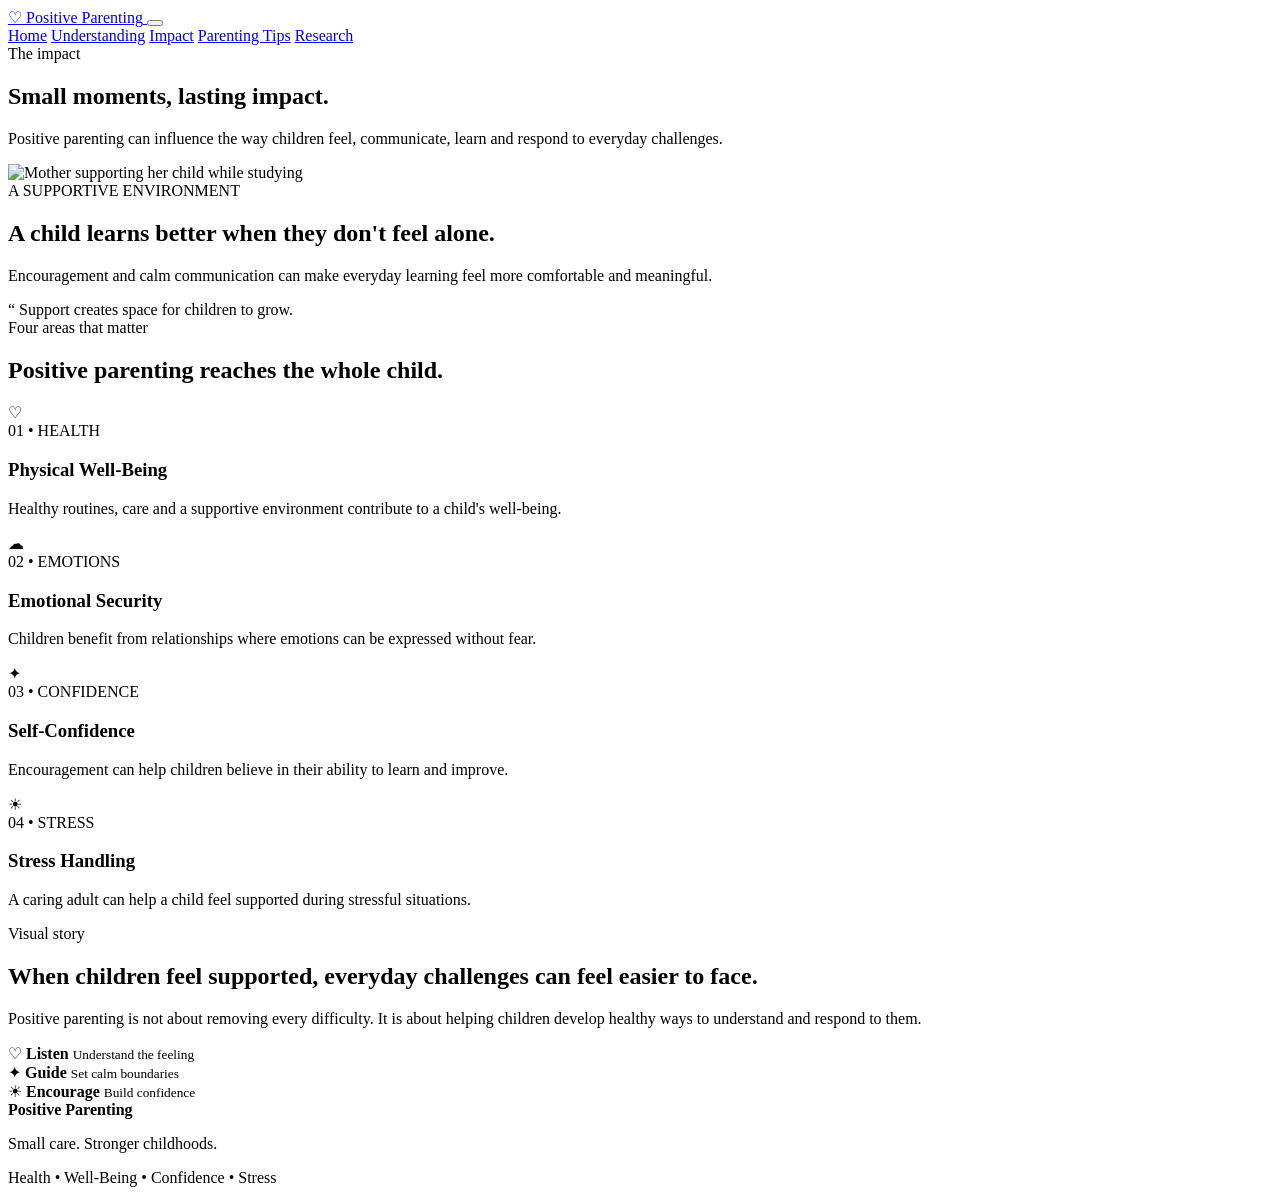
==== impact.html @ 67a6488e "Create impact.html" ====
<!DOCTYPE html>
<html lang="en">
<head>

    <meta charset="UTF-8">
    <meta name="viewport" content="width=device-width, initial-scale=1.0">

    <title>Impact of Positive Parenting</title>

    <link rel="preconnect" href="https://fonts.googleapis.com">
    <link rel="preconnect" href="https://fonts.gstatic.com" crossorigin>

    <link href="https://fonts.googleapis.com/css2?family=DM+Sans:wght@400;500;600;700&family=Playfair+Display:wght@500;600;700&display=swap" rel="stylesheet">

    <link rel="stylesheet" href="style.css">

</head>

<body>

<header class="site-header">

    <div class="container nav-wrap">

        <a href="index.html" class="brand">
            <span class="brand-mark">♡</span>
            <span>Positive Parenting</span>
        </a>

        <button class="nav-toggle" aria-label="Open navigation">
            <span></span>
            <span></span>
            <span></span>
        </button>

        <nav class="main-nav">

            <a href="index.html">Home</a>
            <a href="understanding.html">Understanding</a>
            <a href="impact.html" class="active">Impact</a>
            <a href="parenting-tips.html">Parenting Tips</a>
            <a href="research.html">Research</a>

        </nav>

    </div>

</header>


<main>

    <section class="page-hero section">

        <div class="container">

            <span class="eyebrow">The impact</span>

            <h1>
                Small moments,
                <span>lasting impact.</span>
            </h1>

            <p class="large-intro">
                Positive parenting can influence the way children feel,
                communicate, learn and respond to everyday challenges.
            </p>


            <div class="impact-feature">

                <div class="impact-photo">

                    <img
                        src="mother-child.png"
                        alt="Mother supporting her child while studying"
                    >

                </div>


                <div class="impact-message">

                    <span class="card-label">A SUPPORTIVE ENVIRONMENT</span>

                    <h2>
                        A child learns better
                        when they don't feel alone.
                    </h2>

                    <p>
                        Encouragement and calm communication can make
                        everyday learning feel more comfortable and
                        meaningful.
                    </p>

                    <div class="impact-quote">
                        <span>“</span>
                        Support creates space for children to grow.
                    </div>

                </div>

            </div>

        </div>

    </section>


    <section class="section soft-section">

        <div class="container">

            <div class="section-heading centered">

                <span class="eyebrow">Four areas that matter</span>

                <h2>
                    Positive parenting reaches the whole child.
                </h2>

            </div>


            <div class="impact-grid">

                <article class="impact-card">

                    <div class="impact-icon">♡</div>

                    <div>
                        <span class="small-label">01 • HEALTH</span>
                        <h3>Physical Well-Being</h3>
                        <p>
                            Healthy routines, care and a supportive
                            environment contribute to a child's well-being.
                        </p>
                    </div>

                </article>


                <article class="impact-card">

                    <div class="impact-icon">☁</div>

                    <div>
                        <span class="small-label">02 • EMOTIONS</span>
                        <h3>Emotional Security</h3>
                        <p>
                            Children benefit from relationships where
                            emotions can be expressed without fear.
                        </p>
                    </div>

                </article>


                <article class="impact-card">

                    <div class="impact-icon">✦</div>

                    <div>
                        <span class="small-label">03 • CONFIDENCE</span>
                        <h3>Self-Confidence</h3>
                        <p>
                            Encouragement can help children believe in
                            their ability to learn and improve.
                        </p>
                    </div>

                </article>


                <article class="impact-card">

                    <div class="impact-icon">☀</div>

                    <div>
                        <span class="small-label">04 • STRESS</span>
                        <h3>Stress Handling</h3>
                        <p>
                            A caring adult can help a child feel supported
                            during stressful situations.
                        </p>
                    </div>

                </article>

            </div>

        </div>

    </section>


    <!-- VISUAL IMPACT -->
    <section class="section">

        <div class="container">

            <div class="visual-impact">

                <div class="visual-content">

                    <span class="eyebrow">Visual story</span>

                    <h2>
                        When children feel supported,
                        everyday challenges can feel easier to face.
                    </h2>

                    <p>
                        Positive parenting is not about removing every
                        difficulty. It is about helping children develop
                        healthy ways to understand and respond to them.
                    </p>

                </div>


                <div class="impact-visual">

                    <div class="visual-step first">
                        <span>♡</span>
                        <strong>Listen</strong>
                        <small>Understand the feeling</small>
                    </div>

                    <div class="visual-line"></div>

                    <div class="visual-step second">
                        <span>✦</span>
                        <strong>Guide</strong>
                        <small>Set calm boundaries</small>
                    </div>

                    <div class="visual-line"></div>

                    <div class="visual-step third">
                        <span>☀</span>
                        <strong>Encourage</strong>
                        <small>Build confidence</small>
                    </div>

                </div>

            </div>

        </div>

    </section>

</main>


<footer class="site-footer">

    <div class="container footer-inner">

        <div>
            <strong>Positive Parenting</strong>
            <p>Small care. Stronger childhoods.</p>
        </div>

        <div class="footer-note">
            Health • Well-Being • Confidence • Stress
        </div>

    </div>

</footer>


<script src="script.js"></script>

</body>
</html>
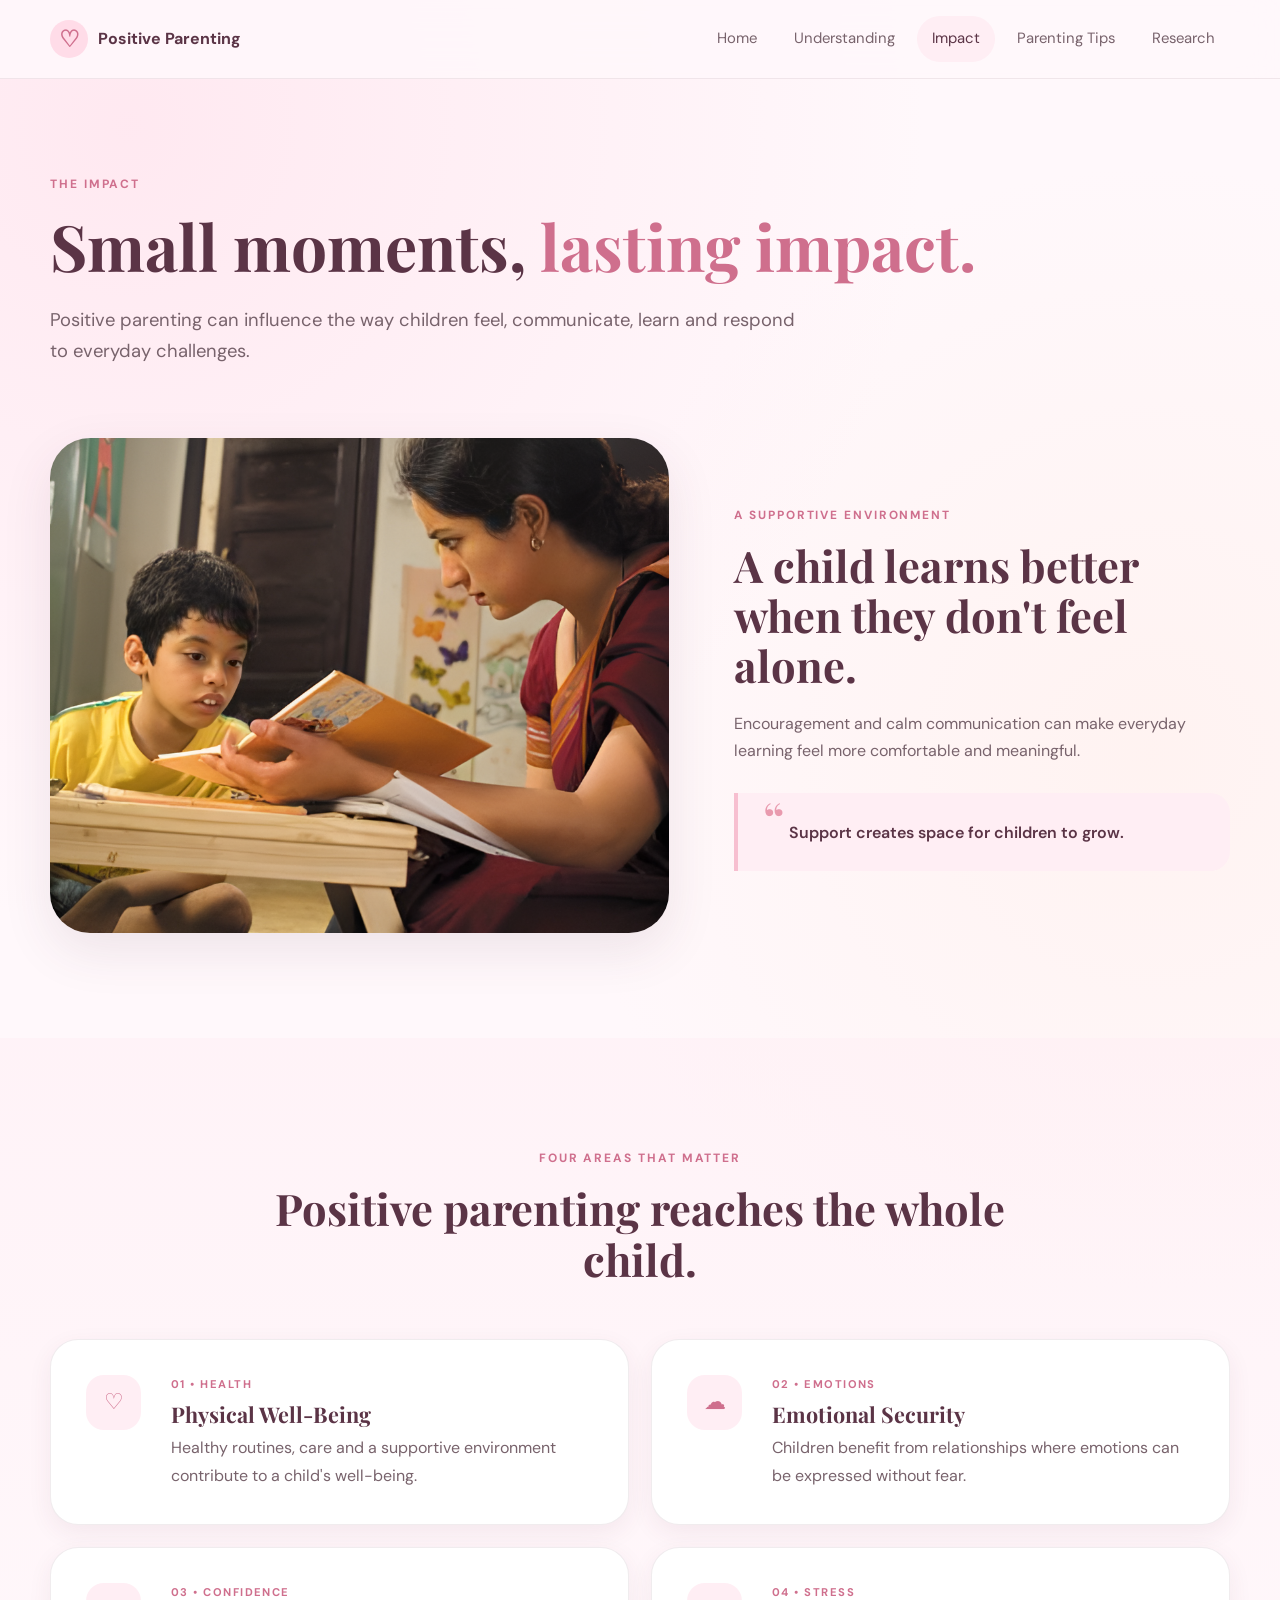
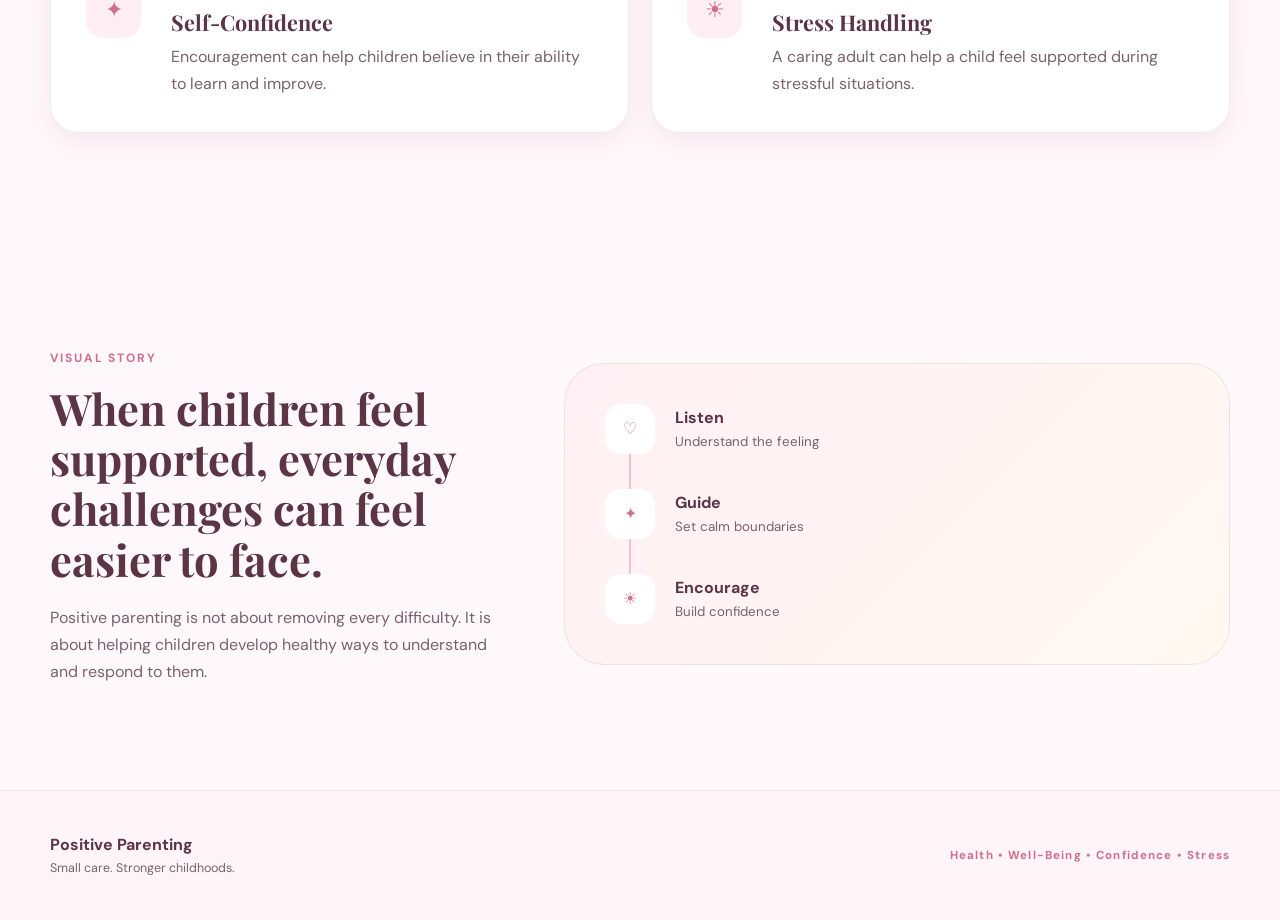
==== commit 41a79be2: "Update impact.html" ====
--- a/impact.html
+++ b/impact.html
@@ -72,7 +72,7 @@
                 <div class="impact-photo">
 
                     <img
-                        src="mother-child.png"
+                        src="momchild.png"
                         alt="Mother supporting her child while studying"
                     >
 
--- a/style.css
+++ b/style.css
@@ -0,0 +1,2764 @@
+/* =========================================================
+   POSITIVE PARENTING WEBSITE
+   MAIN STYLESHEET
+   ========================================================= */
+
+
+/* ---------- ROOT ---------- */
+
+:root {
+
+    --pink-50: #fff8fb;
+    --pink-100: #ffeef4;
+    --pink-200: #ffdce8;
+    --pink-300: #f7bfd0;
+    --pink-400: #e99aae;
+    --pink-500: #cf6f8d;
+
+    --peach: #fff0e8;
+    --lavender: #f4efff;
+    --cream: #fffaf2;
+
+    --text: #4b3440;
+    --text-light: #78636c;
+    --heading: #5b3446;
+
+    --white: #ffffff;
+
+    --border: rgba(91, 52, 70, 0.09);
+
+    --shadow-small:
+        0 8px 25px rgba(93, 45, 65, 0.07);
+
+    --shadow:
+        0 18px 50px rgba(93, 45, 65, 0.10);
+
+    --radius-small: 18px;
+    --radius: 28px;
+    --radius-large: 40px;
+
+    --max-width: 1180px;
+
+}
+
+
+/* ---------- RESET ---------- */
+
+* {
+    margin: 0;
+    padding: 0;
+    box-sizing: border-box;
+}
+
+html {
+    scroll-behavior: smooth;
+}
+
+body {
+
+    font-family: "DM Sans", sans-serif;
+
+    color: var(--text);
+
+    background:
+        radial-gradient(
+            circle at 10% 5%,
+            rgba(255, 214, 228, 0.45),
+            transparent 30%
+        ),
+        radial-gradient(
+            circle at 90% 30%,
+            rgba(255, 235, 226, 0.40),
+            transparent 28%
+        ),
+        var(--pink-50);
+
+    line-height: 1.7;
+
+    overflow-x: hidden;
+}
+
+img {
+    display: block;
+    width: 100%;
+}
+
+a {
+    color: inherit;
+    text-decoration: none;
+}
+
+button {
+    font-family: inherit;
+}
+
+
+/* ---------- CONTAINER ---------- */
+
+.container {
+
+    width: min(
+        calc(100% - 40px),
+        var(--max-width)
+    );
+
+    margin: auto;
+}
+
+
+/* ---------- TYPOGRAPHY ---------- */
+
+h1,
+h2,
+h3 {
+
+    font-family: "Playfair Display", serif;
+
+    color: var(--heading);
+
+    line-height: 1.15;
+}
+
+h1 {
+    font-size: clamp(2.7rem, 5vw, 5.2rem);
+}
+
+h2 {
+    font-size: clamp(2rem, 3.4vw, 3.4rem);
+}
+
+h3 {
+    font-size: 1.35rem;
+}
+
+p {
+    color: var(--text-light);
+}
+
+
+/* ---------- HEADER ---------- */
+
+.site-header {
+
+    position: sticky;
+
+    top: 0;
+
+    z-index: 1000;
+
+    background: rgba(255, 248, 251, 0.88);
+
+    backdrop-filter: blur(18px);
+
+    border-bottom: 1px solid var(--border);
+}
+
+.nav-wrap {
+
+    min-height: 78px;
+
+    display: flex;
+
+    align-items: center;
+
+    justify-content: space-between;
+}
+
+.brand {
+
+    display: flex;
+
+    align-items: center;
+
+    gap: 10px;
+
+    font-weight: 700;
+
+    color: var(--heading);
+}
+
+.brand-mark {
+
+    width: 38px;
+
+    height: 38px;
+
+    border-radius: 50%;
+
+    display: grid;
+
+    place-items: center;
+
+    background: var(--pink-200);
+
+    color: var(--pink-500);
+
+    font-size: 23px;
+}
+
+.main-nav {
+
+    display: flex;
+
+    align-items: center;
+
+    gap: 7px;
+}
+
+.main-nav a {
+
+    padding: 10px 15px;
+
+    border-radius: 999px;
+
+    color: var(--text-light);
+
+    font-size: 0.93rem;
+
+    transition: 0.25s ease;
+}
+
+.main-nav a:hover,
+.main-nav a.active {
+
+    color: var(--heading);
+
+    background: var(--pink-100);
+}
+
+.nav-toggle {
+
+    display: none;
+
+    border: 0;
+
+    background: transparent;
+
+    cursor: pointer;
+}
+
+.nav-toggle span {
+
+    display: block;
+
+    width: 25px;
+
+    height: 2px;
+
+    background: var(--heading);
+
+    margin: 5px;
+
+}
+
+
+/* ---------- GENERAL SECTIONS ---------- */
+
+.section {
+
+    padding: 105px 0;
+}
+
+.soft-section {
+
+    background:
+        linear-gradient(
+            180deg,
+            rgba(255, 238, 244, 0.50),
+            rgba(255, 248, 251, 0.20)
+        );
+}
+
+.section-heading {
+
+    max-width: 760px;
+
+    margin-bottom: 55px;
+}
+
+.section-heading.centered {
+
+    text-align: center;
+
+    margin-left: auto;
+    margin-right: auto;
+}
+
+.section-heading p {
+
+    margin-top: 16px;
+
+    max-width: 620px;
+}
+
+.section-heading.centered p {
+    margin-left: auto;
+    margin-right: auto;
+}
+
+.eyebrow {
+
+    display: inline-block;
+
+    margin-bottom: 15px;
+
+    color: var(--pink-500);
+
+    text-transform: uppercase;
+
+    letter-spacing: 0.16em;
+
+    font-size: 0.75rem;
+
+    font-weight: 700;
+}
+
+.card-label {
+
+    display: inline-block;
+
+    color: var(--pink-500);
+
+    letter-spacing: 0.16em;
+
+    font-size: 0.74rem;
+
+    font-weight: 700;
+
+    margin-bottom: 15px;
+}
+
+.small-label {
+
+    display: block;
+
+    color: var(--pink-500);
+
+    font-size: 0.7rem;
+
+    font-weight: 700;
+
+    letter-spacing: 0.13em;
+
+    margin-bottom: 8px;
+}
+
+
+/* =========================================================
+   HERO
+   ========================================================= */
+
+.hero {
+
+    padding-top: 75px;
+
+    padding-bottom: 110px;
+}
+
+.competition-label {
+
+    display: inline-flex;
+
+    padding: 9px 17px;
+
+    border-radius: 999px;
+
+    background: var(--pink-100);
+
+    color: var(--pink-500);
+
+    font-size: 0.75rem;
+
+    font-weight: 700;
+
+    letter-spacing: 0.08em;
+
+    margin-bottom: 30px;
+}
+
+.hero-heading {
+
+    max-width: 1050px;
+
+    margin-bottom: 65px;
+}
+
+.hero-heading h1 span,
+.page-hero h1 span,
+.research-heading h1 span {
+
+    color: var(--pink-500);
+
+}
+
+.hero-intro {
+
+    max-width: 700px;
+
+    margin-top: 25px;
+
+    font-size: 1.12rem;
+
+}
+
+
+/* =========================================================
+   HERO SHOWCASE
+   IMPORTANT:
+   IMAGE + CARD ARE SIDE BY SIDE.
+   NO TEXT OVER THE IMAGE.
+   ========================================================= */
+
+.hero-showcase {
+
+    display: grid;
+
+    grid-template-columns:
+        minmax(0, 1.15fr)
+        minmax(340px, 0.85fr);
+
+    gap: 65px;
+
+    align-items: center;
+}
+
+
+/* ---------- HERO IMAGE ---------- */
+
+.hero-image-area {
+
+    position: relative;
+
+    min-width: 0;
+}
+
+
+/*
+   The frame contains ONLY the image.
+   Decorative things are behind the frame,
+   not on the face.
+*/
+
+.hero-photo-frame {
+
+    position: relative;
+
+    max-width: 650px;
+
+    margin: auto;
+
+    padding: 13px;
+
+    background: rgba(255,255,255,0.8);
+
+    border-radius: 45px;
+
+    box-shadow: var(--shadow);
+
+    overflow: visible;
+}
+
+.hero-photo-frame::before {
+
+    content: "";
+
+    position: absolute;
+
+    width: 100%;
+
+    height: 100%;
+
+    border: 2px solid var(--pink-200);
+
+    border-radius: 45px;
+
+    left: -15px;
+
+    top: 15px;
+
+    z-index: -1;
+}
+
+.hero-photo {
+
+    width: 100%;
+
+    aspect-ratio: 1.22 / 1;
+
+    object-fit: cover;
+
+    object-position: center;
+
+    border-radius: 34px;
+}
+
+
+/*
+   IMPORTANT:
+   These badges are BELOW the image.
+   They are NOT absolute.
+   Therefore LOVE CAN NEVER APPEAR
+   IN THE CENTRE OF THE IMAGE.
+*/
+
+.hero-badges {
+
+    display: flex;
+
+    justify-content: center;
+
+    flex-wrap: wrap;
+
+    gap: 12px;
+
+    margin-top: 24px;
+
+    position: relative;
+
+    z-index: 2;
+}
+
+.soft-badge {
+
+    display: inline-flex;
+
+    align-items: center;
+
+    gap: 7px;
+
+    padding: 9px 15px;
+
+    background: rgba(255,255,255,0.92);
+
+    border: 1px solid var(--border);
+
+    border-radius: 999px;
+
+    box-shadow: var(--shadow-small);
+
+    color: var(--heading);
+
+    font-size: 0.85rem;
+
+    font-weight: 600;
+}
+
+.soft-badge span {
+
+    color: var(--pink-500);
+
+    font-size: 1.1rem;
+}
+
+
+/* =========================================================
+   HERO SIDE CARD
+   THIS IS COMPLETELY OUTSIDE THE IMAGE.
+   ========================================================= */
+
+.hero-side-card {
+
+    background: rgba(255,255,255,0.92);
+
+    border: 1px solid var(--border);
+
+    border-radius: var(--radius-large);
+
+    padding: 48px;
+
+    box-shadow: var(--shadow);
+
+    position: relative;
+
+    z-index: 2;
+}
+
+.hero-side-card h2 {
+
+    font-size: clamp(2rem, 3.1vw, 3rem);
+
+    margin-bottom: 18px;
+}
+
+.hero-side-card > p {
+
+    margin-bottom: 30px;
+
+    font-size: 1rem;
+}
+
+
+/* ---------- MINI POINTS ---------- */
+
+.mini-points {
+
+    display: grid;
+
+    gap: 14px;
+
+    margin-bottom: 32px;
+}
+
+.mini-points > div {
+
+    display: flex;
+
+    align-items: center;
+
+    gap: 12px;
+}
+
+.mini-icon {
+
+    width: 42px;
+
+    height: 42px;
+
+    flex-shrink: 0;
+
+    display: grid;
+
+    place-items: center;
+
+    border-radius: 14px;
+
+    background: var(--pink-100);
+
+    color: var(--pink-500);
+
+    font-size: 1.1rem;
+}
+
+.mini-points strong {
+
+    display: block;
+
+    color: var(--heading);
+
+    font-size: 0.9rem;
+}
+
+.mini-points small {
+
+    display: block;
+
+    color: var(--text-light);
+
+    font-size: 0.76rem;
+}
+
+
+/* ---------- BUTTON ---------- */
+
+.primary-button {
+
+    display: inline-flex;
+
+    align-items: center;
+
+    gap: 14px;
+
+    padding: 13px 20px;
+
+    background: var(--heading);
+
+    color: white;
+
+    border-radius: 999px;
+
+    font-weight: 600;
+
+    font-size: 0.9rem;
+
+    transition: 0.25s ease;
+}
+
+.primary-button:hover {
+
+    transform: translateY(-2px);
+
+    box-shadow: var(--shadow);
+}
+
+.primary-button span {
+
+    font-size: 1.1rem;
+}
+
+
+/* ---------- THREE CARDS ---------- */
+
+.three-card-grid {
+
+    display: grid;
+
+    grid-template-columns: repeat(3, 1fr);
+
+    gap: 24px;
+}
+
+.info-card {
+
+    padding: 38px;
+
+    border-radius: var(--radius);
+
+    border: 1px solid var(--border);
+
+    min-height: 285px;
+
+    transition: 0.3s ease;
+}
+
+.info-card:hover {
+
+    transform: translateY(-7px);
+
+    box-shadow: var(--shadow);
+}
+
+.pink-card {
+    background: #fff0f5;
+}
+
+.peach-card {
+    background: #fff2e9;
+}
+
+.lavender-card {
+    background: #f5f0ff;
+}
+
+.icon-circle {
+
+    width: 50px;
+
+    height: 50px;
+
+    display: grid;
+
+    place-items: center;
+
+    background: white;
+
+    border-radius: 17px;
+
+    color: var(--pink-500);
+
+    margin-bottom: 28px;
+
+    font-size: 1.4rem;
+}
+
+.info-card h3 {
+
+    margin-bottom: 12px;
+}
+
+
+/* ---------- MESSAGE BOX ---------- */
+
+.message-box {
+
+    display: grid;
+
+    grid-template-columns: 80px 1fr;
+
+    gap: 25px;
+
+    align-items: center;
+
+    padding: 50px;
+
+    border-radius: var(--radius-large);
+
+    background: linear-gradient(
+        135deg,
+        #ffe9f1,
+        #fff4ed
+    );
+
+    border: 1px solid var(--border);
+}
+
+.message-symbol {
+
+    width: 70px;
+
+    height: 70px;
+
+    display: grid;
+
+    place-items: center;
+
+    background: white;
+
+    color: var(--pink-500);
+
+    border-radius: 25px;
+
+    font-size: 2rem;
+}
+
+.message-box h2 {
+
+    margin-bottom: 12px;
+}
+
+
+/* =========================================================
+   PAGE HERO
+   ========================================================= */
+
+.page-hero {
+
+    padding-top: 90px;
+}
+
+.page-hero > .container > h1 {
+
+    max-width: 950px;
+}
+
+.large-intro {
+
+    max-width: 760px;
+
+    margin-top: 22px;
+
+    font-size: 1.15rem;
+}
+
+
+/* ---------- FEATURE LAYOUT ---------- */
+
+.feature-layout {
+
+    margin-top: 70px;
+
+    display: grid;
+
+    grid-template-columns: 1fr 0.85fr;
+
+    gap: 65px;
+
+    align-items: center;
+}
+
+.feature-image {
+
+    position: relative;
+}
+
+.feature-image img {
+
+    aspect-ratio: 1.1 / 1;
+
+    object-fit: cover;
+
+    border-radius: var(--radius-large);
+
+    box-shadow: var(--shadow);
+}
+
+.image-caption {
+
+    position: absolute;
+
+    left: 24px;
+
+    bottom: 24px;
+
+    background: rgba(255,255,255,0.93);
+
+    padding: 12px 18px;
+
+    border-radius: 999px;
+
+    box-shadow: var(--shadow-small);
+
+    font-weight: 600;
+
+    font-size: 0.85rem;
+}
+
+.image-caption span {
+
+    color: var(--pink-500);
+
+    margin-right: 7px;
+}
+
+.feature-content h2 {
+
+    margin-bottom: 20px;
+}
+
+.feature-content > p {
+
+    margin-bottom: 30px;
+}
+
+
+/* ---------- PRINCIPLES ---------- */
+
+.principle-list {
+
+    display: grid;
+
+    gap: 18px;
+}
+
+.principle-item {
+
+    display: flex;
+
+    gap: 15px;
+
+    padding: 18px;
+
+    background: white;
+
+    border: 1px solid var(--border);
+
+    border-radius: 20px;
+
+    box-shadow: var(--shadow-small);
+}
+
+.principle-icon {
+
+    width: 43px;
+
+    height: 43px;
+
+    flex-shrink: 0;
+
+    display: grid;
+
+    place-items: center;
+
+    border-radius: 14px;
+
+    background: var(--pink-100);
+
+    color: var(--pink-500);
+}
+
+.principle-item h3 {
+
+    font-family: "DM Sans", sans-serif;
+
+    font-size: 1rem;
+
+    margin-bottom: 2px;
+}
+
+.principle-item p {
+
+    font-size: 0.84rem;
+}
+
+
+/* ---------- FOUR AREA GRID ---------- */
+
+.four-area-grid {
+
+    display: grid;
+
+    grid-template-columns: repeat(4, 1fr);
+
+    gap: 20px;
+}
+
+.area-card {
+
+    padding: 30px;
+
+    background: white;
+
+    border: 1px solid var(--border);
+
+    border-radius: var(--radius);
+
+    box-shadow: var(--shadow-small);
+
+    min-height: 255px;
+}
+
+.area-number {
+
+    width: 48px;
+
+    height: 48px;
+
+    display: grid;
+
+    place-items: center;
+
+    border-radius: 16px;
+
+    background: var(--pink-100);
+
+    color: var(--pink-500);
+
+    margin-bottom: 25px;
+}
+
+.area-card h3 {
+
+    margin-bottom: 12px;
+}
+
+
+/* ---------- CONNECTION PATH ---------- */
+
+.connection-path {
+
+    display: grid;
+
+    grid-template-columns: 1fr auto 1fr auto 1fr;
+
+    gap: 20px;
+
+    align-items: center;
+}
+
+.path-card {
+
+    padding: 35px 25px;
+
+    background: white;
+
+    border: 1px solid var(--border);
+
+    border-radius: var(--radius);
+
+    text-align: center;
+
+    box-shadow: var(--shadow-small);
+}
+
+.path-card > span {
+
+    display: grid;
+
+    place-items: center;
+
+    width: 50px;
+
+    height: 50px;
+
+    margin: 0 auto 18px;
+
+    border-radius: 16px;
+
+    background: var(--pink-100);
+
+    color: var(--pink-500);
+
+    font-size: 1.3rem;
+}
+
+.path-card strong {
+
+    display: block;
+
+    color: var(--heading);
+
+    margin-bottom: 5px;
+}
+
+.path-card p {
+
+    font-size: 0.85rem;
+}
+
+.path-arrow {
+
+    font-size: 2rem;
+
+    color: var(--pink-400);
+}
+
+
+/* =========================================================
+   IMPACT PAGE
+   ========================================================= */
+
+.impact-feature {
+
+    margin-top: 70px;
+
+    display: grid;
+
+    grid-template-columns: 1fr 0.8fr;
+
+    gap: 65px;
+
+    align-items: center;
+}
+
+.impact-photo img {
+
+    aspect-ratio: 1.25 / 1;
+
+    object-fit: cover;
+
+    border-radius: var(--radius-large);
+
+    box-shadow: var(--shadow);
+}
+
+.impact-message h2 {
+
+    margin-bottom: 20px;
+}
+
+.impact-message > p {
+
+    margin-bottom: 28px;
+}
+
+.impact-quote {
+
+    padding: 25px;
+
+    border-left: 4px solid var(--pink-300);
+
+    background: var(--pink-100);
+
+    border-radius: 0 20px 20px 0;
+
+    color: var(--heading);
+
+    font-weight: 600;
+}
+
+.impact-quote span {
+
+    font-family: "Playfair Display", serif;
+
+    font-size: 3rem;
+
+    color: var(--pink-400);
+
+    line-height: 0;
+}
+
+
+/* ---------- IMPACT GRID ---------- */
+
+.impact-grid {
+
+    display: grid;
+
+    grid-template-columns: repeat(2, 1fr);
+
+    gap: 22px;
+}
+
+.impact-card {
+
+    display: grid;
+
+    grid-template-columns: 65px 1fr;
+
+    gap: 20px;
+
+    padding: 35px;
+
+    background: white;
+
+    border-radius: var(--radius);
+
+    border: 1px solid var(--border);
+
+    box-shadow: var(--shadow-small);
+}
+
+.impact-icon {
+
+    width: 55px;
+
+    height: 55px;
+
+    display: grid;
+
+    place-items: center;
+
+    border-radius: 18px;
+
+    background: var(--pink-100);
+
+    color: var(--pink-500);
+
+    font-size: 1.4rem;
+}
+
+.impact-card h3 {
+
+    margin-bottom: 8px;
+}
+
+
+/* ---------- VISUAL IMPACT ---------- */
+
+.visual-impact {
+
+    display: grid;
+
+    grid-template-columns: 0.8fr 1.2fr;
+
+    gap: 70px;
+
+    align-items: center;
+}
+
+.visual-content p {
+
+    margin-top: 20px;
+}
+
+.impact-visual {
+
+    padding: 40px;
+
+    background: linear-gradient(
+        135deg,
+        #fff0f5,
+        #fff8f0
+    );
+
+    border-radius: var(--radius-large);
+
+    border: 1px solid var(--border);
+}
+
+.visual-step {
+
+    display: grid;
+
+    grid-template-columns: 55px 1fr;
+
+    column-gap: 15px;
+
+    align-items: center;
+}
+
+.visual-step span {
+
+    grid-row: span 2;
+
+    width: 50px;
+
+    height: 50px;
+
+    display: grid;
+
+    place-items: center;
+
+    background: white;
+
+    border-radius: 16px;
+
+    color: var(--pink-500);
+}
+
+.visual-step strong {
+
+    color: var(--heading);
+}
+
+.visual-step small {
+
+    color: var(--text-light);
+}
+
+.visual-line {
+
+    height: 35px;
+
+    width: 2px;
+
+    background: var(--pink-300);
+
+    margin-left: 24px;
+}
+
+
+/* =========================================================
+   PARENTING TIPS
+   ========================================================= */
+
+.tips-grid {
+
+    display: grid;
+
+    grid-template-columns: repeat(3, 1fr);
+
+    gap: 22px;
+
+    margin-top: 65px;
+}
+
+.tip-card {
+
+    padding: 32px;
+
+    background: white;
+
+    border-radius: var(--radius);
+
+    border: 1px solid var(--border);
+
+    box-shadow: var(--shadow-small);
+
+    transition: 0.3s ease;
+}
+
+.tip-card:hover {
+
+    transform: translateY(-6px);
+
+    box-shadow: var(--shadow);
+}
+
+.large-tip {
+
+    grid-column: span 2;
+
+    background: linear-gradient(
+        135deg,
+        #ffeef4,
+        #fff6ef
+    );
+}
+
+.tip-icon {
+
+    width: 52px;
+
+    height: 52px;
+
+    display: grid;
+
+    place-items: center;
+
+    border-radius: 17px;
+
+    background: var(--pink-100);
+
+    color: var(--pink-500);
+
+    font-size: 1.4rem;
+
+    margin-bottom: 25px;
+}
+
+.tip-card h2,
+.tip-card h3 {
+
+    margin-bottom: 12px;
+}
+
+.tip-example {
+
+    margin-top: 25px;
+
+    padding: 15px 18px;
+
+    background: rgba(255,255,255,0.75);
+
+    border-radius: 15px;
+
+    font-size: 0.9rem;
+
+    color: var(--heading);
+}
+
+.tip-example span {
+
+    color: var(--pink-500);
+
+    font-weight: 700;
+
+    margin-right: 5px;
+}
+
+
+/* ---------- RESPONSE GRID ---------- */
+
+.response-grid {
+
+    display: grid;
+
+    grid-template-columns: 1fr auto 1fr;
+
+    align-items: center;
+
+    gap: 25px;
+}
+
+.response-card {
+
+    padding: 40px;
+
+    border-radius: var(--radius);
+
+    min-height: 250px;
+
+    border: 1px solid var(--border);
+}
+
+.response-card.avoid {
+
+    background: #fff0f0;
+}
+
+.response-card.positive {
+
+    background: #edf9f2;
+}
+
+.response-label {
+
+    display: inline-block;
+
+    font-size: 0.7rem;
+
+    letter-spacing: 0.15em;
+
+    font-weight: 700;
+
+    margin-bottom: 20px;
+}
+
+.avoid .response-label {
+    color: #b76d73;
+}
+
+.positive .response-label {
+    color: #57916d;
+}
+
+.response-icon {
+
+    width: 45px;
+
+    height: 45px;
+
+    display: grid;
+
+    place-items: center;
+
+    background: white;
+
+    border-radius: 15px;
+
+    margin-bottom: 18px;
+}
+
+.response-card h3 {
+
+    margin-bottom: 12px;
+}
+
+.response-arrow {
+
+    font-size: 2.2rem;
+
+    color: var(--pink-400);
+}
+
+
+/* ---------- CLOSING ---------- */
+
+.closing-note {
+
+    max-width: 750px;
+
+    margin: auto;
+
+    text-align: center;
+
+    padding: 70px 30px;
+}
+
+.closing-note h2 {
+
+    margin-bottom: 20px;
+}
+
+
+/* =========================================================
+   RESEARCH PAGE
+   ========================================================= */
+
+.research-hero {
+
+    padding-top: 90px;
+}
+
+.research-heading {
+
+    max-width: 850px;
+
+    margin-bottom: 60px;
+}
+
+.research-heading p {
+
+    max-width: 730px;
+
+    margin-top: 20px;
+
+    font-size: 1.05rem;
+}
+
+
+/* ---------- STATS ---------- */
+
+.research-stats {
+
+    display: grid;
+
+    grid-template-columns: repeat(4, 1fr);
+
+    gap: 18px;
+}
+
+.research-stat {
+
+    min-height: 270px;
+
+    padding: 32px;
+
+    background: white;
+
+    border-radius: var(--radius);
+
+    border: 1px solid var(--border);
+
+    box-shadow: var(--shadow-small);
+
+    display: flex;
+
+    flex-direction: column;
+
+    justify-content: center;
+}
+
+.stat-number {
+
+    font-family: "Playfair Display", serif;
+
+    font-size: 4.5rem;
+
+    line-height: 1;
+
+    color: var(--pink-500);
+
+    font-weight: 700;
+}
+
+.stat-symbol {
+
+    font-family: "Playfair Display", serif;
+
+    font-size: 3rem;
+
+    color: var(--pink-500);
+
+    font-weight: 700;
+
+    line-height: 1.1;
+
+    margin-bottom: 10px;
+}
+
+.stat-symbol span {
+
+    color: var(--heading);
+
+    font-size: 2rem;
+}
+
+.stat-unit {
+
+    color: var(--heading);
+
+    font-weight: 700;
+
+    letter-spacing: 0.13em;
+
+    font-size: 0.7rem;
+
+    margin-top: 8px;
+
+    margin-bottom: 15px;
+}
+
+.research-stat p {
+
+    font-size: 0.82rem;
+
+    margin-top: auto;
+}
+
+
+/* ---------- CARE WHEEL ---------- */
+
+.care-wheel {
+
+    max-width: 850px;
+
+    min-height: 600px;
+
+    margin: 50px auto 0;
+
+    position: relative;
+
+    display: grid;
+
+    place-items: center;
+}
+
+.care-wheel::before {
+
+    content: "";
+
+    position: absolute;
+
+    width: 310px;
+
+    height: 310px;
+
+    border: 2px dashed var(--pink-300);
+
+    border-radius: 50%;
+}
+
+.care-center {
+
+    width: 200px;
+
+    height: 200px;
+
+    border-radius: 50%;
+
+    background: white;
+
+    border: 1px solid var(--border);
+
+    box-shadow: var(--shadow);
+
+    display: flex;
+
+    flex-direction: column;
+
+    align-items: center;
+
+    justify-content: center;
+
+    text-align: center;
+
+    position: relative;
+
+    z-index: 2;
+}
+
+.care-center span {
+
+    color: var(--pink-500);
+
+    font-size: 2rem;
+
+    margin-bottom: 8px;
+}
+
+.care-center strong {
+
+    font-family: "Playfair Display", serif;
+
+    color: var(--heading);
+
+    font-size: 1.2rem;
+}
+
+.care-item {
+
+    position: absolute;
+
+    width: 175px;
+
+    min-height: 100px;
+
+    padding: 18px;
+
+    background: white;
+
+    border-radius: 22px;
+
+    border: 1px solid var(--border);
+
+    box-shadow: var(--shadow-small);
+
+    text-align: center;
+}
+
+.care-item span {
+
+    display: block;
+
+    color: var(--pink-400);
+
+    font-size: 0.7rem;
+
+    font-weight: 700;
+
+    margin-bottom: 4px;
+}
+
+.care-item strong {
+
+    font-size: 0.86rem;
+
+    color: var(--heading);
+}
+
+.care-one {
+
+    top: 20px;
+    left: 50%;
+
+    transform: translateX(-50%);
+}
+
+.care-two {
+
+    right: 35px;
+    top: 190px;
+}
+
+.care-three {
+
+    right: 90px;
+    bottom: 45px;
+}
+
+.care-four {
+
+    left: 90px;
+    bottom: 45px;
+}
+
+.care-five {
+
+    left: 35px;
+    top: 190px;
+}
+
+
+/* ---------- RESEARCH VISUAL ---------- */
+
+.research-visual-card {
+
+    display: grid;
+
+    grid-template-columns: 0.75fr 1.25fr;
+
+    gap: 60px;
+
+    align-items: center;
+
+    padding: 55px;
+
+    border-radius: var(--radius-large);
+
+    background: linear-gradient(
+        135deg,
+        #fff0f5,
+        #fff8ef
+    );
+
+    border: 1px solid var(--border);
+}
+
+.research-visual-text h2 {
+
+    margin-bottom: 18px;
+}
+
+.concept-graph {
+
+    min-height: 300px;
+
+    position: relative;
+
+    padding: 30px;
+}
+
+.graph-axis {
+
+    display: flex;
+
+    justify-content: space-between;
+
+    align-items: flex-end;
+
+    height: 240px;
+
+    position: relative;
+
+    z-index: 2;
+}
+
+.graph-point {
+
+    width: 125px;
+
+    padding: 15px;
+
+    text-align: center;
+
+    background: white;
+
+    border-radius: 18px;
+
+    box-shadow: var(--shadow-small);
+
+    border: 1px solid var(--border);
+}
+
+.graph-point span {
+
+    display: grid;
+
+    place-items: center;
+
+    width: 40px;
+
+    height: 40px;
+
+    margin: auto auto 10px;
+
+    border-radius: 13px;
+
+    background: var(--pink-100);
+
+    color: var(--pink-500);
+}
+
+.graph-point strong {
+
+    display: block;
+
+    color: var(--heading);
+
+    font-size: 0.82rem;
+}
+
+.graph-point small {
+
+    font-size: 0.68rem;
+
+    color: var(--text-light);
+}
+
+.point-one {
+    transform: translateY(80px);
+}
+
+.point-two {
+    transform: translateY(30px);
+}
+
+.point-three {
+    transform: translateY(-25px);
+}
+
+.graph-line {
+
+    position: absolute;
+
+    left: 8%;
+
+    right: 8%;
+
+    top: 55%;
+
+    height: 3px;
+
+    background: var(--pink-300);
+
+    transform: rotate(-8deg);
+
+    z-index: 1;
+}
+
+
+/* ---------- STRESS COMPARISON ---------- */
+
+.stress-comparison {
+
+    display: grid;
+
+    grid-template-columns: repeat(2, 1fr);
+
+    gap: 25px;
+}
+
+.stress-column {
+
+    padding: 40px;
+
+    border-radius: var(--radius-large);
+
+    border: 1px solid var(--border);
+}
+
+.supported {
+
+    background: #effaf4;
+}
+
+.unsupported {
+
+    background: #fff0f0;
+}
+
+.stress-top {
+
+    display: flex;
+
+    align-items: center;
+
+    gap: 12px;
+
+    margin-bottom: 30px;
+}
+
+.stress-icon {
+
+    width: 48px;
+
+    height: 48px;
+
+    display: grid;
+
+    place-items: center;
+
+    background: white;
+
+    border-radius: 15px;
+
+    font-size: 1.2rem;
+}
+
+.stress-label {
+
+    font-size: 0.7rem;
+
+    font-weight: 700;
+
+    letter-spacing: 0.13em;
+
+    color: var(--heading);
+}
+
+.stress-column h3 {
+
+    margin-bottom: 20px;
+}
+
+.stress-arrow {
+
+    color: var(--pink-400);
+
+    font-size: 1.7rem;
+
+    margin: 12px 0;
+}
+
+.stress-result {
+
+    margin-top: 25px;
+
+    padding: 15px;
+
+    background: white;
+
+    border-radius: 15px;
+
+    color: var(--heading);
+
+    font-size: 0.85rem;
+
+    font-weight: 600;
+}
+
+.stress-result span {
+
+    margin-right: 7px;
+
+    color: var(--pink-500);
+}
+
+
+/* ---------- RESEARCH IMAGE GRID ---------- */
+
+.research-image-grid {
+
+    display: grid;
+
+    grid-template-columns: repeat(2, 1fr);
+
+    gap: 25px;
+}
+
+.research-photo {
+
+    position: relative;
+
+    overflow: hidden;
+
+    border-radius: var(--radius-large);
+
+    box-shadow: var(--shadow);
+
+    min-height: 370px;
+}
+
+.research-photo img {
+
+    height: 100%;
+
+    min-height: 370px;
+
+    object-fit: cover;
+
+    transition: 0.5s ease;
+}
+
+.research-photo:hover img {
+
+    transform: scale(1.04);
+}
+
+.research-photo > div {
+
+    position: absolute;
+
+    left: 20px;
+
+    right: 20px;
+
+    bottom: 20px;
+
+    padding: 18px;
+
+    background: rgba(255,255,255,0.92);
+
+    border-radius: 20px;
+}
+
+.research-photo strong {
+
+    display: block;
+
+    color: var(--heading);
+}
+
+.research-photo span {
+
+    font-size: 0.8rem;
+
+    color: var(--text-light);
+}
+
+
+/* ---------- FINDINGS ---------- */
+
+.finding-grid {
+
+    display: grid;
+
+    grid-template-columns: repeat(3, 1fr);
+
+    gap: 22px;
+}
+
+.finding-card {
+
+    padding: 35px;
+
+    background: white;
+
+    border-radius: var(--radius);
+
+    border: 1px solid var(--border);
+
+    box-shadow: var(--shadow-small);
+
+    min-height: 250px;
+}
+
+.finding-icon {
+
+    width: 50px;
+
+    height: 50px;
+
+    display: grid;
+
+    place-items: center;
+
+    background: var(--pink-100);
+
+    color: var(--pink-500);
+
+    border-radius: 16px;
+
+    margin-bottom: 25px;
+}
+
+.finding-card h3 {
+
+    margin-bottom: 12px;
+}
+
+
+/* ---------- REFERENCES ---------- */
+
+.references-box {
+
+    max-width: 900px;
+
+    margin: auto;
+
+    padding: 50px;
+
+    background: white;
+
+    border: 1px solid var(--border);
+
+    border-radius: var(--radius-large);
+
+    box-shadow: var(--shadow-small);
+}
+
+.references-box h2 {
+
+    margin-bottom: 30px;
+}
+
+.reference-list {
+
+    display: grid;
+
+    gap: 12px;
+}
+
+.reference-list a {
+
+    padding: 17px 20px;
+
+    background: var(--pink-50);
+
+    border-radius: 15px;
+
+    color: var(--heading);
+
+    font-weight: 600;
+
+    font-size: 0.88rem;
+
+    transition: 0.25s ease;
+}
+
+.reference-list a:hover {
+
+    background: var(--pink-100);
+
+    transform: translateX(4px);
+}
+
+
+/* =========================================================
+   FOOTER
+   ========================================================= */
+
+.site-footer {
+
+    padding: 40px 0;
+
+    border-top: 1px solid var(--border);
+
+    background: #fff5f8;
+}
+
+.footer-inner {
+
+    display: flex;
+
+    justify-content: space-between;
+
+    align-items: center;
+
+    gap: 20px;
+}
+
+.footer-inner strong {
+
+    color: var(--heading);
+}
+
+.footer-inner p {
+
+    font-size: 0.78rem;
+}
+
+.footer-note {
+
+    color: var(--pink-500);
+
+    font-size: 0.72rem;
+
+    font-weight: 700;
+
+    letter-spacing: 0.1em;
+
+    text-align: right;
+}
+
+
+/* =========================================================
+   REVEAL ANIMATION
+   ========================================================= */
+
+.reveal {
+
+    opacity: 0;
+
+    transform: translateY(25px);
+
+    transition:
+        opacity 0.7s ease,
+        transform 0.7s ease;
+}
+
+.reveal.visible {
+
+    opacity: 1;
+
+    transform: translateY(0);
+}
+
+
+/* =========================================================
+   TABLET
+   ========================================================= */
+
+@media (max-width: 1000px) {
+
+    .hero-showcase {
+
+        grid-template-columns: 1fr;
+
+        gap: 40px;
+    }
+
+    .hero-photo-frame {
+
+        max-width: 750px;
+    }
+
+    .hero-side-card {
+
+        max-width: 750px;
+
+        margin: auto;
+    }
+
+    .three-card-grid {
+
+        grid-template-columns: 1fr;
+    }
+
+    .four-area-grid {
+
+        grid-template-columns: repeat(2, 1fr);
+    }
+
+    .feature-layout,
+    .impact-feature,
+    .visual-impact {
+
+        grid-template-columns: 1fr;
+
+        gap: 45px;
+    }
+
+    .tips-grid {
+
+        grid-template-columns: repeat(2, 1fr);
+    }
+
+    .large-tip {
+
+        grid-column: span 2;
+    }
+
+    .research-stats {
+
+        grid-template-columns: repeat(2, 1fr);
+    }
+
+    .research-visual-card {
+
+        grid-template-columns: 1fr;
+    }
+
+    .finding-grid {
+
+        grid-template-columns: 1fr;
+    }
+
+}
+
+
+/* =========================================================
+   MOBILE
+   ========================================================= */
+
+@media (max-width: 700px) {
+
+    .container {
+
+        width: min(
+            calc(100% - 28px),
+            var(--max-width)
+        );
+    }
+
+    .section {
+
+        padding: 75px 0;
+    }
+
+
+    /* HEADER */
+
+    .nav-toggle {
+
+        display: block;
+    }
+
+    .main-nav {
+
+        display: none;
+
+        position: absolute;
+
+        left: 14px;
+
+        right: 14px;
+
+        top: 70px;
+
+        padding: 12px;
+
+        flex-direction: column;
+
+        align-items: stretch;
+
+        background: rgba(255,255,255,0.97);
+
+        border: 1px solid var(--border);
+
+        border-radius: 22px;
+
+        box-shadow: var(--shadow);
+    }
+
+    .main-nav.open {
+
+        display: flex;
+    }
+
+    .main-nav a {
+
+        text-align: center;
+    }
+
+
+    /* HERO */
+
+    .hero {
+
+        padding-top: 50px;
+    }
+
+    .competition-label {
+
+        font-size: 0.64rem;
+    }
+
+    .hero-heading {
+
+        margin-bottom: 45px;
+    }
+
+    .hero-intro {
+
+        font-size: 1rem;
+    }
+
+
+    /*
+       MOBILE:
+       image first
+       badges below
+       text card after image
+
+       Still NO overlay.
+    */
+
+    .hero-showcase {
+
+        display: flex;
+
+        flex-direction: column;
+
+        gap: 35px;
+    }
+
+    .hero-image-area {
+
+        width: 100%;
+    }
+
+    .hero-photo-frame {
+
+        padding: 8px;
+
+        border-radius: 30px;
+    }
+
+    .hero-photo-frame::before {
+
+        border-radius: 30px;
+
+        left: -8px;
+
+        top: 9px;
+    }
+
+    .hero-photo {
+
+        aspect-ratio: 0.95 / 1;
+
+        border-radius: 23px;
+    }
+
+    .hero-side-card {
+
+        width: 100%;
+
+        padding: 30px;
+
+        border-radius: 28px;
+    }
+
+    .hero-side-card h2 {
+
+        font-size: 2rem;
+    }
+
+
+    .hero-badges {
+
+        margin-top: 20px;
+
+        gap: 8px;
+    }
+
+    .soft-badge {
+
+        font-size: 0.76rem;
+
+        padding: 8px 12px;
+    }
+
+
+    /* GENERAL */
+
+    .message-box {
+
+        grid-template-columns: 1fr;
+
+        padding: 35px;
+    }
+
+
+    /* UNDERSTANDING */
+
+    .feature-layout {
+
+        margin-top: 45px;
+    }
+
+    .feature-image img {
+
+        aspect-ratio: 1 / 1;
+    }
+
+    .image-caption {
+
+        left: 15px;
+
+        right: 15px;
+
+        text-align: center;
+
+        font-size: 0.75rem;
+    }
+
+    .four-area-grid {
+
+        grid-template-columns: 1fr;
+    }
+
+    .connection-path {
+
+        grid-template-columns: 1fr;
+
+        gap: 10px;
+    }
+
+    .path-arrow {
+
+        transform: rotate(90deg);
+
+        text-align: center;
+    }
+
+
+    /* IMPACT */
+
+    .impact-grid {
+
+        grid-template-columns: 1fr;
+    }
+
+    .impact-card {
+
+        grid-template-columns: 55px 1fr;
+
+        padding: 25px;
+    }
+
+
+    /* TIPS */
+
+    .tips-grid {
+
+        grid-template-columns: 1fr;
+    }
+
+    .large-tip {
+
+        grid-column: auto;
+    }
+
+    .response-grid {
+
+        grid-template-columns: 1fr;
+    }
+
+    .response-arrow {
+
+        transform: rotate(90deg);
+
+        text-align: center;
+    }
+
+
+    /* RESEARCH */
+
+    .research-stats {
+
+        grid-template-columns: 1fr;
+    }
+
+    .research-stat {
+
+        min-height: 230px;
+    }
+
+    .care-wheel {
+
+        min-height: auto;
+
+        display: flex;
+
+        flex-direction: column;
+
+        gap: 15px;
+
+        padding: 20px 0;
+    }
+
+    .care-wheel::before {
+
+        display: none;
+    }
+
+    .care-center {
+
+        width: 170px;
+
+        height: 170px;
+
+        margin-bottom: 5px;
+    }
+
+    .care-item {
+
+        position: static;
+
+        transform: none;
+
+        width: 100%;
+
+        min-height: auto;
+    }
+
+    .research-visual-card {
+
+        padding: 30px;
+    }
+
+    .concept-graph {
+
+        padding: 10px 0;
+
+        overflow: hidden;
+    }
+
+    .graph-axis {
+
+        height: auto;
+
+        flex-direction: column;
+
+        align-items: stretch;
+
+        gap: 14px;
+    }
+
+    .graph-point {
+
+        width: 100%;
+
+        transform: none !important;
+
+        display: grid;
+
+        grid-template-columns: 45px 1fr;
+
+        align-items: center;
+
+        text-align: left;
+    }
+
+    .graph-point span {
+
+        grid-row: span 2;
+
+        margin: 0;
+    }
+
+    .graph-line {
+
+        display: none;
+    }
+
+    .stress-comparison {
+
+        grid-template-columns: 1fr;
+    }
+
+    .research-image-grid {
+
+        grid-template-columns: 1fr;
+    }
+
+    .research-photo {
+
+        min-height: 300px;
+    }
+
+    .research-photo img {
+
+        min-height: 300px;
+    }
+
+    .references-box {
+
+        padding: 30px;
+    }
+
+
+    /* FOOTER */
+
+    .footer-inner {
+
+        flex-direction: column;
+
+        align-items: flex-start;
+    }
+
+    .footer-note {
+
+        text-align: left;
+    }
+
+}
+
+
+/* =========================================================
+   SMALL PHONES
+   ========================================================= */
+
+@media (max-width: 430px) {
+
+    h1 {
+
+        font-size: 2.35rem;
+    }
+
+    h2 {
+
+        font-size: 1.9rem;
+    }
+
+    .hero-side-card {
+
+        padding: 25px;
+    }
+
+    .info-card,
+    .tip-card,
+    .finding-card {
+
+        padding: 26px;
+    }
+
+    .stress-column {
+
+        padding: 28px;
+    }
+
+}
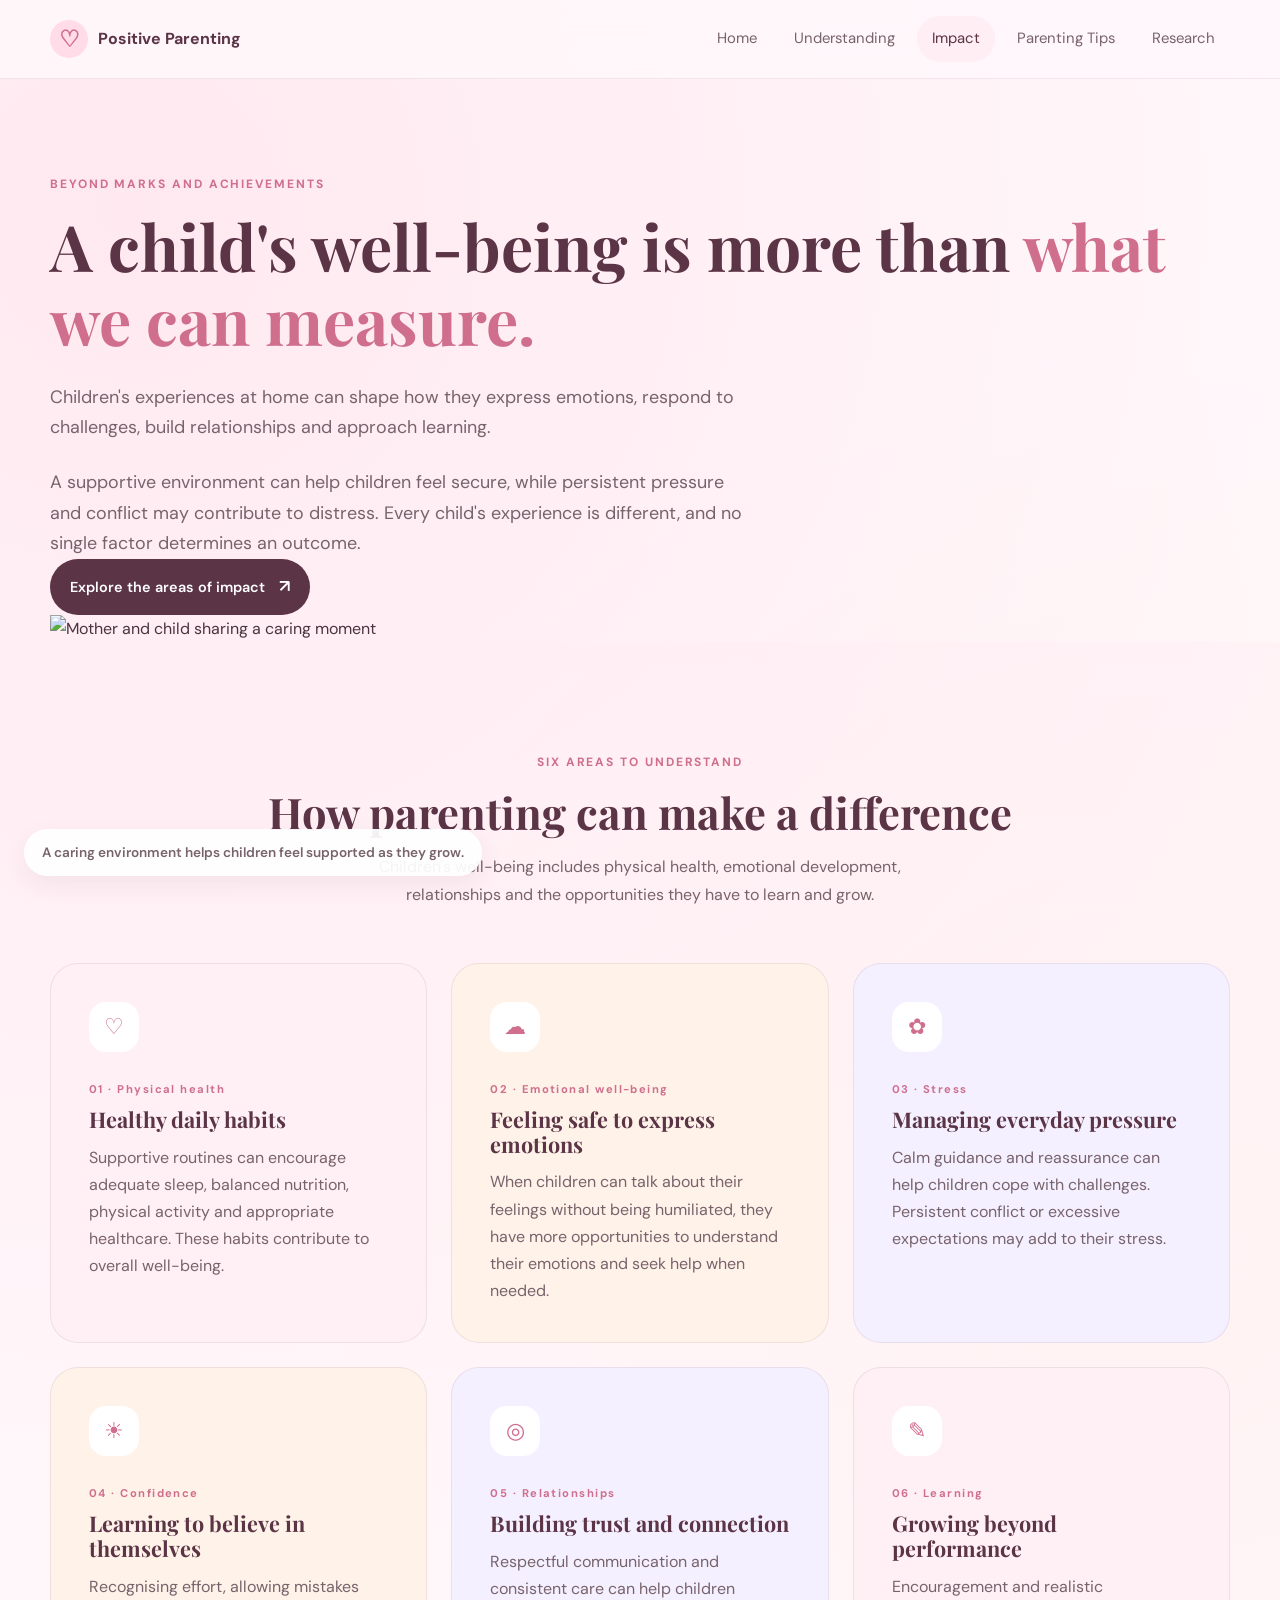
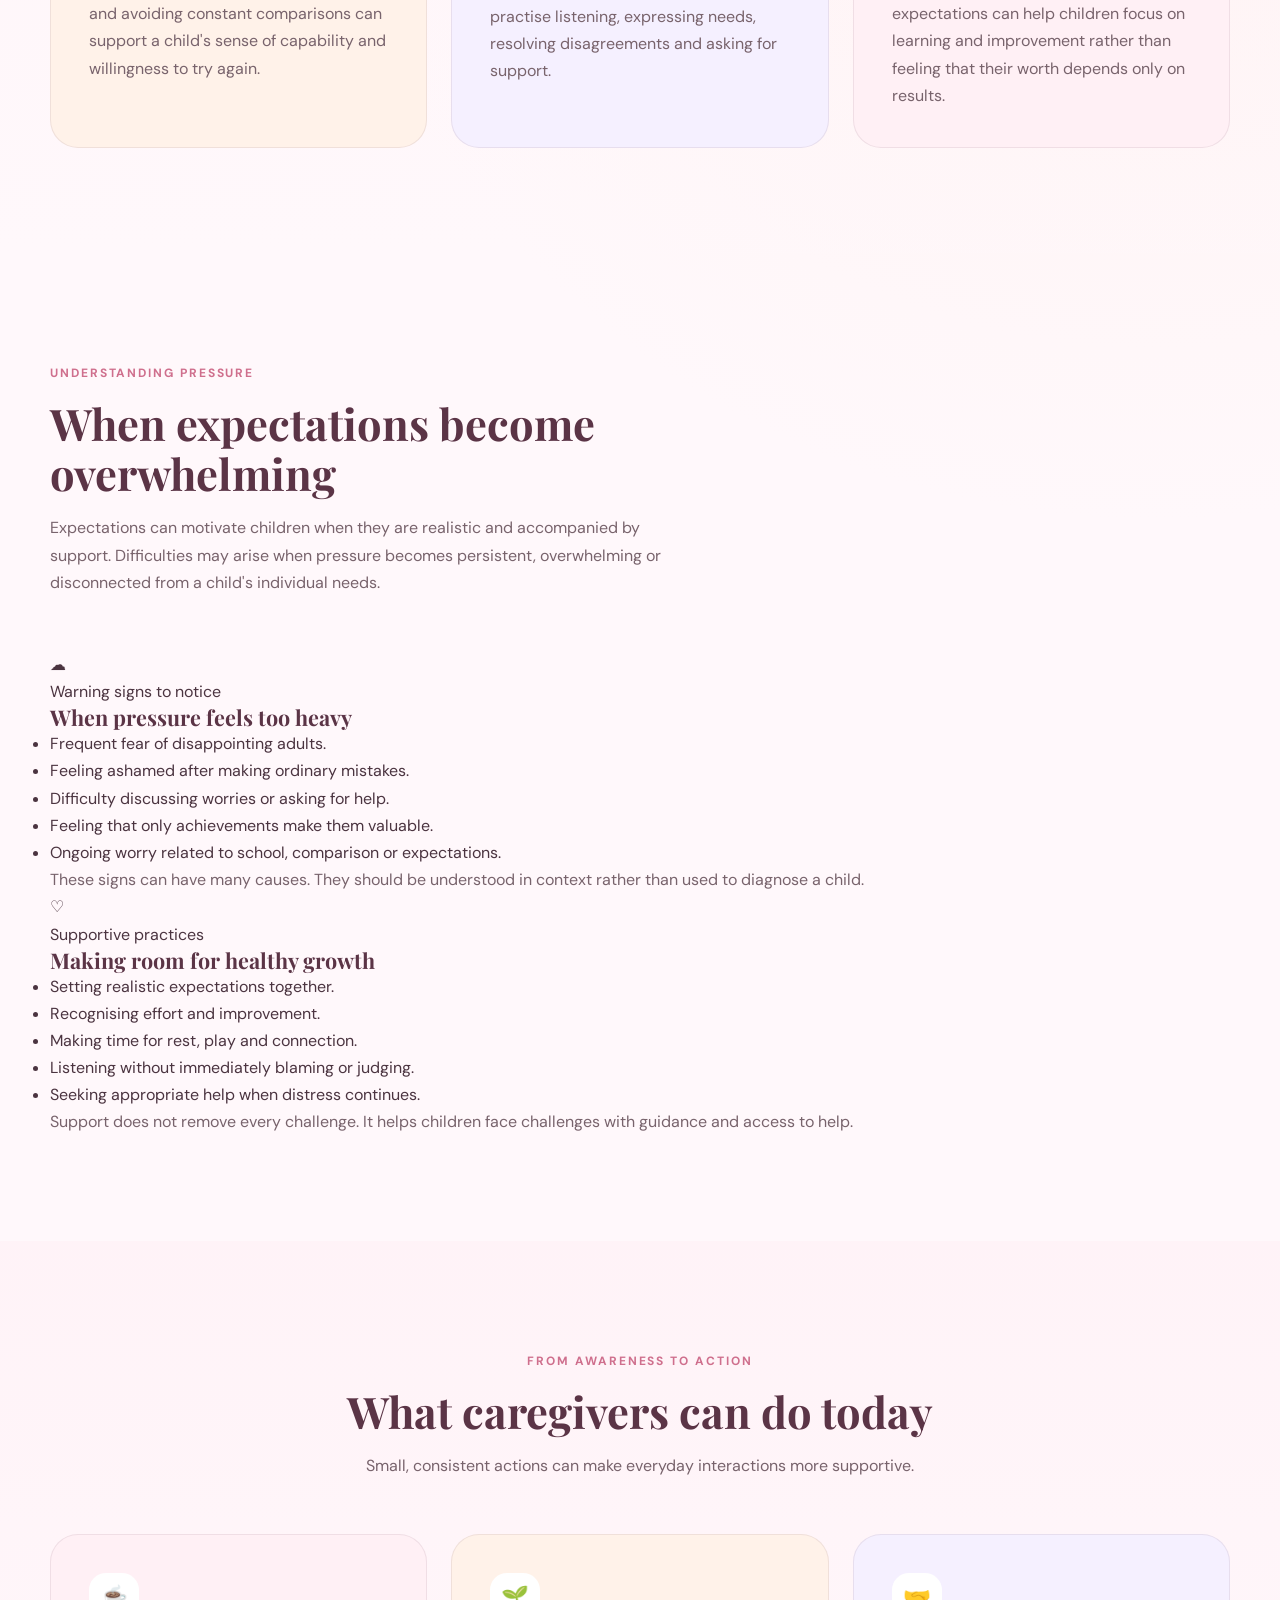
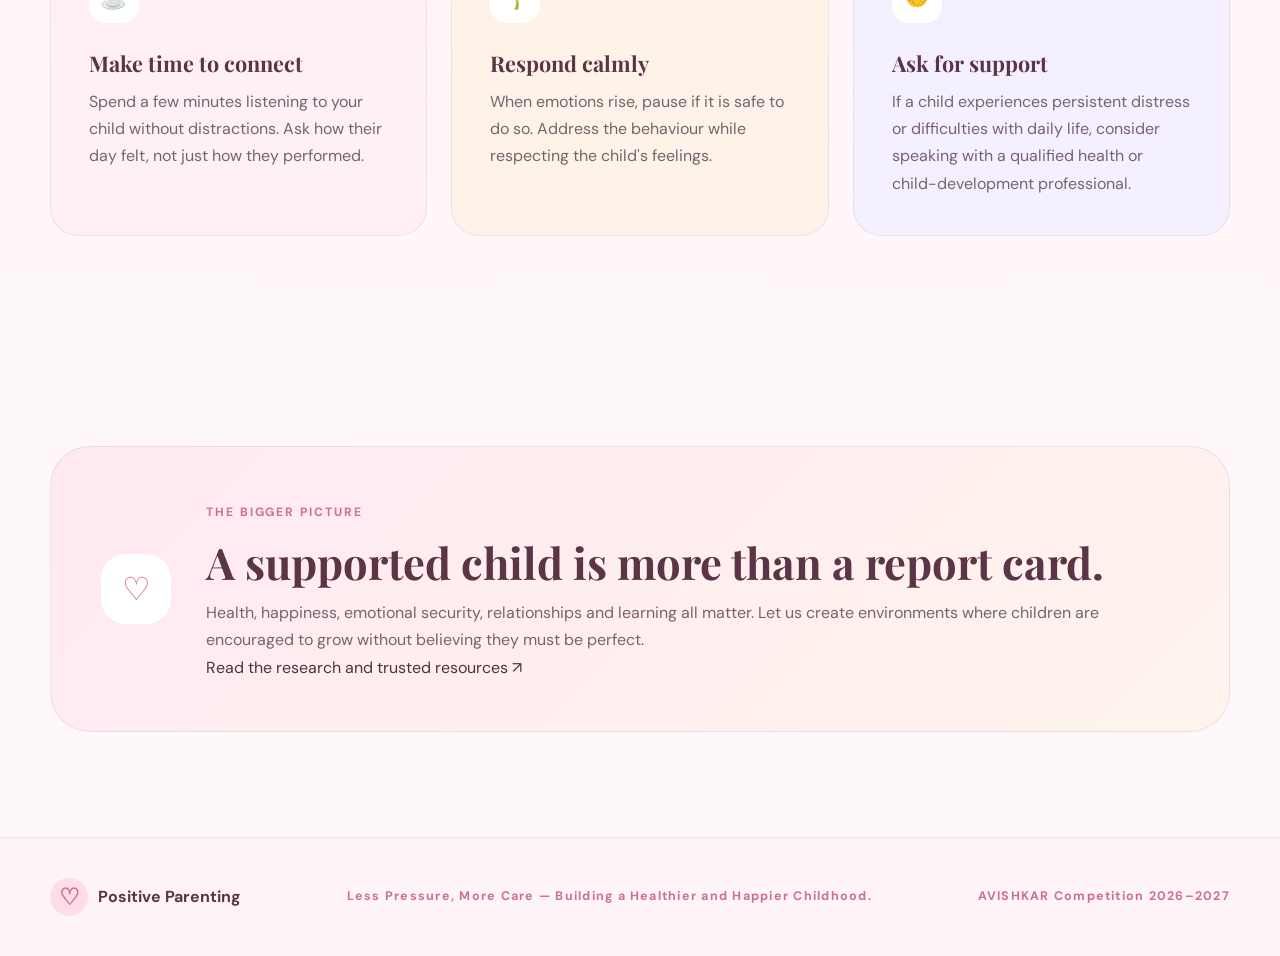
==== commit 66f344c6: "Update impact.html" ====
--- a/impact.html
+++ b/impact.html
@@ -1,279 +1,328 @@
+
 <!DOCTYPE html>
 <html lang="en">
 <head>
-
-    <meta charset="UTF-8">
-    <meta name="viewport" content="width=device-width, initial-scale=1.0">
-
-    <title>Impact of Positive Parenting</title>
-
-    <link rel="preconnect" href="https://fonts.googleapis.com">
-    <link rel="preconnect" href="https://fonts.gstatic.com" crossorigin>
-
-    <link href="https://fonts.googleapis.com/css2?family=DM+Sans:wght@400;500;600;700&family=Playfair+Display:wght@500;600;700&display=swap" rel="stylesheet">
-
-    <link rel="stylesheet" href="style.css">
-
+  <meta charset="UTF-8">
+  <meta name="viewport" content="width=device-width, initial-scale=1.0">
+  <meta name="theme-color" content="#fff7f5">
+  <meta name="description" content="Explore how positive parenting and excessive pressure can influence children's health, mental well-being, stress, confidence and learning.">
+  <title>Impact of Positive Parenting | Children's Well-Being</title>
+
+  <link rel="preconnect" href="https://fonts.googleapis.com">
+  <link rel="preconnect" href="https://fonts.gstatic.com" crossorigin>
+  <link href="https://fonts.googleapis.com/css2?family=DM+Sans:wght@400;500;600;700&family=Playfair+Display:wght@500;600;700&display=swap" rel="stylesheet">
+
+  <link rel="stylesheet" href="style.css">
 </head>
 
 <body>
 
-<header class="site-header">
-
+  <header class="site-header">
     <div class="container nav-wrap">
-
-        <a href="index.html" class="brand">
-            <span class="brand-mark">♡</span>
-            <span>Positive Parenting</span>
-        </a>
-
-        <button class="nav-toggle" aria-label="Open navigation">
-            <span></span>
-            <span></span>
-            <span></span>
-        </button>
-
-        <nav class="main-nav">
-
-            <a href="index.html">Home</a>
-            <a href="understanding.html">Understanding</a>
-            <a href="impact.html" class="active">Impact</a>
-            <a href="parenting-tips.html">Parenting Tips</a>
-            <a href="research.html">Research</a>
-
-        </nav>
-
+      <a class="brand" href="index.html" aria-label="Positive Parenting home">
+        <span class="brand-mark">♡</span>
+        <span>Positive Parenting</span>
+      </a>
+
+      <button class="nav-toggle" type="button" aria-label="Open navigation" aria-expanded="false">
+        <span></span>
+        <span></span>
+        <span></span>
+      </button>
+
+      <nav class="main-nav" aria-label="Main navigation">
+        <a href="index.html">Home</a>
+        <a href="understanding.html">Understanding</a>
+        <a href="impact.html" class="active" aria-current="page">Impact</a>
+        <a href="parenting-tips.html">Parenting Tips</a>
+        <a href="research.html">Research</a>
+      </nav>
     </div>
-
-</header>
-
-
-<main>
-
-    <section class="page-hero section">
-
-        <div class="container">
-
-            <span class="eyebrow">The impact</span>
-
-            <h1>
-                Small moments,
-                <span>lasting impact.</span>
-            </h1>
-
-            <p class="large-intro">
-                Positive parenting can influence the way children feel,
-                communicate, learn and respond to everyday challenges.
-            </p>
-
-
-            <div class="impact-feature">
-
-                <div class="impact-photo">
-
-                    <img
-                        src="momchild.png"
-                        alt="Mother supporting her child while studying"
-                    >
-
-                </div>
-
-
-                <div class="impact-message">
-
-                    <span class="card-label">A SUPPORTIVE ENVIRONMENT</span>
-
-                    <h2>
-                        A child learns better
-                        when they don't feel alone.
-                    </h2>
-
-                    <p>
-                        Encouragement and calm communication can make
-                        everyday learning feel more comfortable and
-                        meaningful.
-                    </p>
-
-                    <div class="impact-quote">
-                        <span>“</span>
-                        Support creates space for children to grow.
-                    </div>
-
-                </div>
-
+  </header>
+
+  <main>
+
+    <section class="page-hero">
+      <div class="container page-hero-grid">
+
+        <div class="page-hero-content">
+          <span class="eyebrow">Beyond marks and achievements</span>
+
+          <h1>
+            A child's well-being is more than
+            <span>what we can measure.</span>
+          </h1>
+
+          <p class="hero-intro">
+            Children's experiences at home can shape how they express
+            emotions, respond to challenges, build relationships and
+            approach learning.
+          </p>
+
+          <p class="hero-intro">
+            A supportive environment can help children feel secure, while
+            persistent pressure and conflict may contribute to distress.
+            Every child's experience is different, and no single factor
+            determines an outcome.
+          </p>
+
+          <a class="primary-button" href="#areas-of-impact">
+            Explore the areas of impact <span aria-hidden="true">↗</span>
+          </a>
+        </div>
+
+        <div class="page-hero-image">
+          <img
+            src="images/mother-child.png"
+            alt="Mother and child sharing a caring moment"
+            fetchpriority="high"
+          >
+          <p class="image-caption">
+            A caring environment helps children feel supported as they grow.
+          </p>
+        </div>
+
+      </div>
+    </section>
+
+    <section class="section soft-section" id="areas-of-impact">
+      <div class="container">
+
+        <div class="section-heading centered">
+          <span class="eyebrow">Six areas to understand</span>
+          <h2>How parenting can make a difference</h2>
+          <p>
+            Children's well-being includes physical health, emotional
+            development, relationships and the opportunities they have
+            to learn and grow.
+          </p>
+        </div>
+
+        <div class="three-card-grid">
+
+          <article class="info-card pink-card">
+            <div class="icon-circle" aria-hidden="true">♡</div>
+            <span class="small-label">01 · Physical health</span>
+            <h3>Healthy daily habits</h3>
+            <p>
+              Supportive routines can encourage adequate sleep, balanced
+              nutrition, physical activity and appropriate healthcare.
+              These habits contribute to overall well-being.
+            </p>
+          </article>
+
+          <article class="info-card peach-card">
+            <div class="icon-circle" aria-hidden="true">☁</div>
+            <span class="small-label">02 · Emotional well-being</span>
+            <h3>Feeling safe to express emotions</h3>
+            <p>
+              When children can talk about their feelings without being
+              humiliated, they have more opportunities to understand their
+              emotions and seek help when needed.
+            </p>
+          </article>
+
+          <article class="info-card lavender-card">
+            <div class="icon-circle" aria-hidden="true">✿</div>
+            <span class="small-label">03 · Stress</span>
+            <h3>Managing everyday pressure</h3>
+            <p>
+              Calm guidance and reassurance can help children cope with
+              challenges. Persistent conflict or excessive expectations
+              may add to their stress.
+            </p>
+          </article>
+
+          <article class="info-card peach-card">
+            <div class="icon-circle" aria-hidden="true">☀</div>
+            <span class="small-label">04 · Confidence</span>
+            <h3>Learning to believe in themselves</h3>
+            <p>
+              Recognising effort, allowing mistakes and avoiding constant
+              comparisons can support a child's sense of capability
+              and willingness to try again.
+            </p>
+          </article>
+
+          <article class="info-card lavender-card">
+            <div class="icon-circle" aria-hidden="true">◎</div>
+            <span class="small-label">05 · Relationships</span>
+            <h3>Building trust and connection</h3>
+            <p>
+              Respectful communication and consistent care can help children
+              practise listening, expressing needs, resolving disagreements
+              and asking for support.
+            </p>
+          </article>
+
+          <article class="info-card pink-card">
+            <div class="icon-circle" aria-hidden="true">✎</div>
+            <span class="small-label">06 · Learning</span>
+            <h3>Growing beyond performance</h3>
+            <p>
+              Encouragement and realistic expectations can help children
+              focus on learning and improvement rather than feeling that
+              their worth depends only on results.
+            </p>
+          </article>
+
+        </div>
+      </div>
+    </section>
+
+    <section class="section">
+      <div class="container">
+
+        <div class="section-heading">
+          <span class="eyebrow">Understanding pressure</span>
+          <h2>When expectations become overwhelming</h2>
+          <p>
+            Expectations can motivate children when they are realistic and
+            accompanied by support. Difficulties may arise when pressure
+            becomes persistent, overwhelming or disconnected from a child's
+            individual needs.
+          </p>
+        </div>
+
+        <div class="comparison-grid">
+
+          <article class="comparison-card negative-card">
+            <div class="comparison-top">
+              <div class="comparison-icon" aria-hidden="true">☁</div>
+              <div>
+                <span class="comparison-label">Warning signs to notice</span>
+                <h3>When pressure feels too heavy</h3>
+              </div>
             </div>
 
-        </div>
-
-    </section>
-
+            <ul>
+              <li>Frequent fear of disappointing adults.</li>
+              <li>Feeling ashamed after making ordinary mistakes.</li>
+              <li>Difficulty discussing worries or asking for help.</li>
+              <li>Feeling that only achievements make them valuable.</li>
+              <li>Ongoing worry related to school, comparison or expectations.</li>
+            </ul>
+
+            <p class="comparison-note">
+              These signs can have many causes. They should be understood
+              in context rather than used to diagnose a child.
+            </p>
+          </article>
+
+          <article class="comparison-card positive-card">
+            <div class="comparison-top">
+              <div class="comparison-icon" aria-hidden="true">♡</div>
+              <div>
+                <span class="comparison-label">Supportive practices</span>
+                <h3>Making room for healthy growth</h3>
+              </div>
+            </div>
+
+            <ul>
+              <li>Setting realistic expectations together.</li>
+              <li>Recognising effort and improvement.</li>
+              <li>Making time for rest, play and connection.</li>
+              <li>Listening without immediately blaming or judging.</li>
+              <li>Seeking appropriate help when distress continues.</li>
+            </ul>
+
+            <p class="comparison-note">
+              Support does not remove every challenge. It helps children
+              face challenges with guidance and access to help.
+            </p>
+          </article>
+
+        </div>
+      </div>
+    </section>
 
     <section class="section soft-section">
-
-        <div class="container">
-
-            <div class="section-heading centered">
-
-                <span class="eyebrow">Four areas that matter</span>
-
-                <h2>
-                    Positive parenting reaches the whole child.
-                </h2>
-
-            </div>
-
-
-            <div class="impact-grid">
-
-                <article class="impact-card">
-
-                    <div class="impact-icon">♡</div>
-
-                    <div>
-                        <span class="small-label">01 • HEALTH</span>
-                        <h3>Physical Well-Being</h3>
-                        <p>
-                            Healthy routines, care and a supportive
-                            environment contribute to a child's well-being.
-                        </p>
-                    </div>
-
-                </article>
-
-
-                <article class="impact-card">
-
-                    <div class="impact-icon">☁</div>
-
-                    <div>
-                        <span class="small-label">02 • EMOTIONS</span>
-                        <h3>Emotional Security</h3>
-                        <p>
-                            Children benefit from relationships where
-                            emotions can be expressed without fear.
-                        </p>
-                    </div>
-
-                </article>
-
-
-                <article class="impact-card">
-
-                    <div class="impact-icon">✦</div>
-
-                    <div>
-                        <span class="small-label">03 • CONFIDENCE</span>
-                        <h3>Self-Confidence</h3>
-                        <p>
-                            Encouragement can help children believe in
-                            their ability to learn and improve.
-                        </p>
-                    </div>
-
-                </article>
-
-
-                <article class="impact-card">
-
-                    <div class="impact-icon">☀</div>
-
-                    <div>
-                        <span class="small-label">04 • STRESS</span>
-                        <h3>Stress Handling</h3>
-                        <p>
-                            A caring adult can help a child feel supported
-                            during stressful situations.
-                        </p>
-                    </div>
-
-                </article>
-
-            </div>
-
-        </div>
-
-    </section>
-
-
-    <!-- VISUAL IMPACT -->
+      <div class="container">
+
+        <div class="section-heading centered">
+          <span class="eyebrow">From awareness to action</span>
+          <h2>What caregivers can do today</h2>
+          <p>
+            Small, consistent actions can make everyday interactions
+            more supportive.
+          </p>
+        </div>
+
+        <div class="three-card-grid">
+
+          <article class="info-card pink-card">
+            <div class="icon-circle" aria-hidden="true">☕</div>
+            <h3>Make time to connect</h3>
+            <p>
+              Spend a few minutes listening to your child without distractions.
+              Ask how their day felt, not just how they performed.
+            </p>
+          </article>
+
+          <article class="info-card peach-card">
+            <div class="icon-circle" aria-hidden="true">🌱</div>
+            <h3>Respond calmly</h3>
+            <p>
+              When emotions rise, pause if it is safe to do so. Address
+              the behaviour while respecting the child's feelings.
+            </p>
+          </article>
+
+          <article class="info-card lavender-card">
+            <div class="icon-circle" aria-hidden="true">🤝</div>
+            <h3>Ask for support</h3>
+            <p>
+              If a child experiences persistent distress or difficulties
+              with daily life, consider speaking with a qualified health
+              or child-development professional.
+            </p>
+          </article>
+
+        </div>
+      </div>
+    </section>
+
     <section class="section">
-
-        <div class="container">
-
-            <div class="visual-impact">
-
-                <div class="visual-content">
-
-                    <span class="eyebrow">Visual story</span>
-
-                    <h2>
-                        When children feel supported,
-                        everyday challenges can feel easier to face.
-                    </h2>
-
-                    <p>
-                        Positive parenting is not about removing every
-                        difficulty. It is about helping children develop
-                        healthy ways to understand and respond to them.
-                    </p>
-
-                </div>
-
-
-                <div class="impact-visual">
-
-                    <div class="visual-step first">
-                        <span>♡</span>
-                        <strong>Listen</strong>
-                        <small>Understand the feeling</small>
-                    </div>
-
-                    <div class="visual-line"></div>
-
-                    <div class="visual-step second">
-                        <span>✦</span>
-                        <strong>Guide</strong>
-                        <small>Set calm boundaries</small>
-                    </div>
-
-                    <div class="visual-line"></div>
-
-                    <div class="visual-step third">
-                        <span>☀</span>
-                        <strong>Encourage</strong>
-                        <small>Build confidence</small>
-                    </div>
-
-                </div>
-
-            </div>
-
-        </div>
-
-    </section>
-
-</main>
-
-
-<footer class="site-footer">
-
+      <div class="container">
+        <div class="message-box closing-message">
+          <span class="message-symbol" aria-hidden="true">♡</span>
+
+          <div>
+            <span class="eyebrow">The bigger picture</span>
+            <h2>A supported child is more than a report card.</h2>
+            <p>
+              Health, happiness, emotional security, relationships and
+              learning all matter. Let us create environments where children
+              are encouraged to grow without believing they must be perfect.
+            </p>
+
+            <a class="text-link" href="research.html">
+              Read the research and trusted resources ↗
+            </a>
+          </div>
+        </div>
+      </div>
+    </section>
+
+  </main>
+
+  <footer class="site-footer">
     <div class="container footer-inner">
-
-        <div>
-            <strong>Positive Parenting</strong>
-            <p>Small care. Stronger childhoods.</p>
-        </div>
-
-        <div class="footer-note">
-            Health • Well-Being • Confidence • Stress
-        </div>
-
+      <a class="brand footer-brand" href="index.html">
+        <span class="brand-mark">♡</span>
+        <span>Positive Parenting</span>
+      </a>
+
+      <p class="footer-note">
+        Less Pressure, More Care — Building a Healthier and Happier Childhood.
+      </p>
+
+      <p class="footer-note">
+        AVISHKAR Competition 2026–2027
+      </p>
     </div>
-
-</footer>
-
-
-<script src="script.js"></script>
-
+  </footer>
+
+  <script src="script.js"></script>
 </body>
 </html>
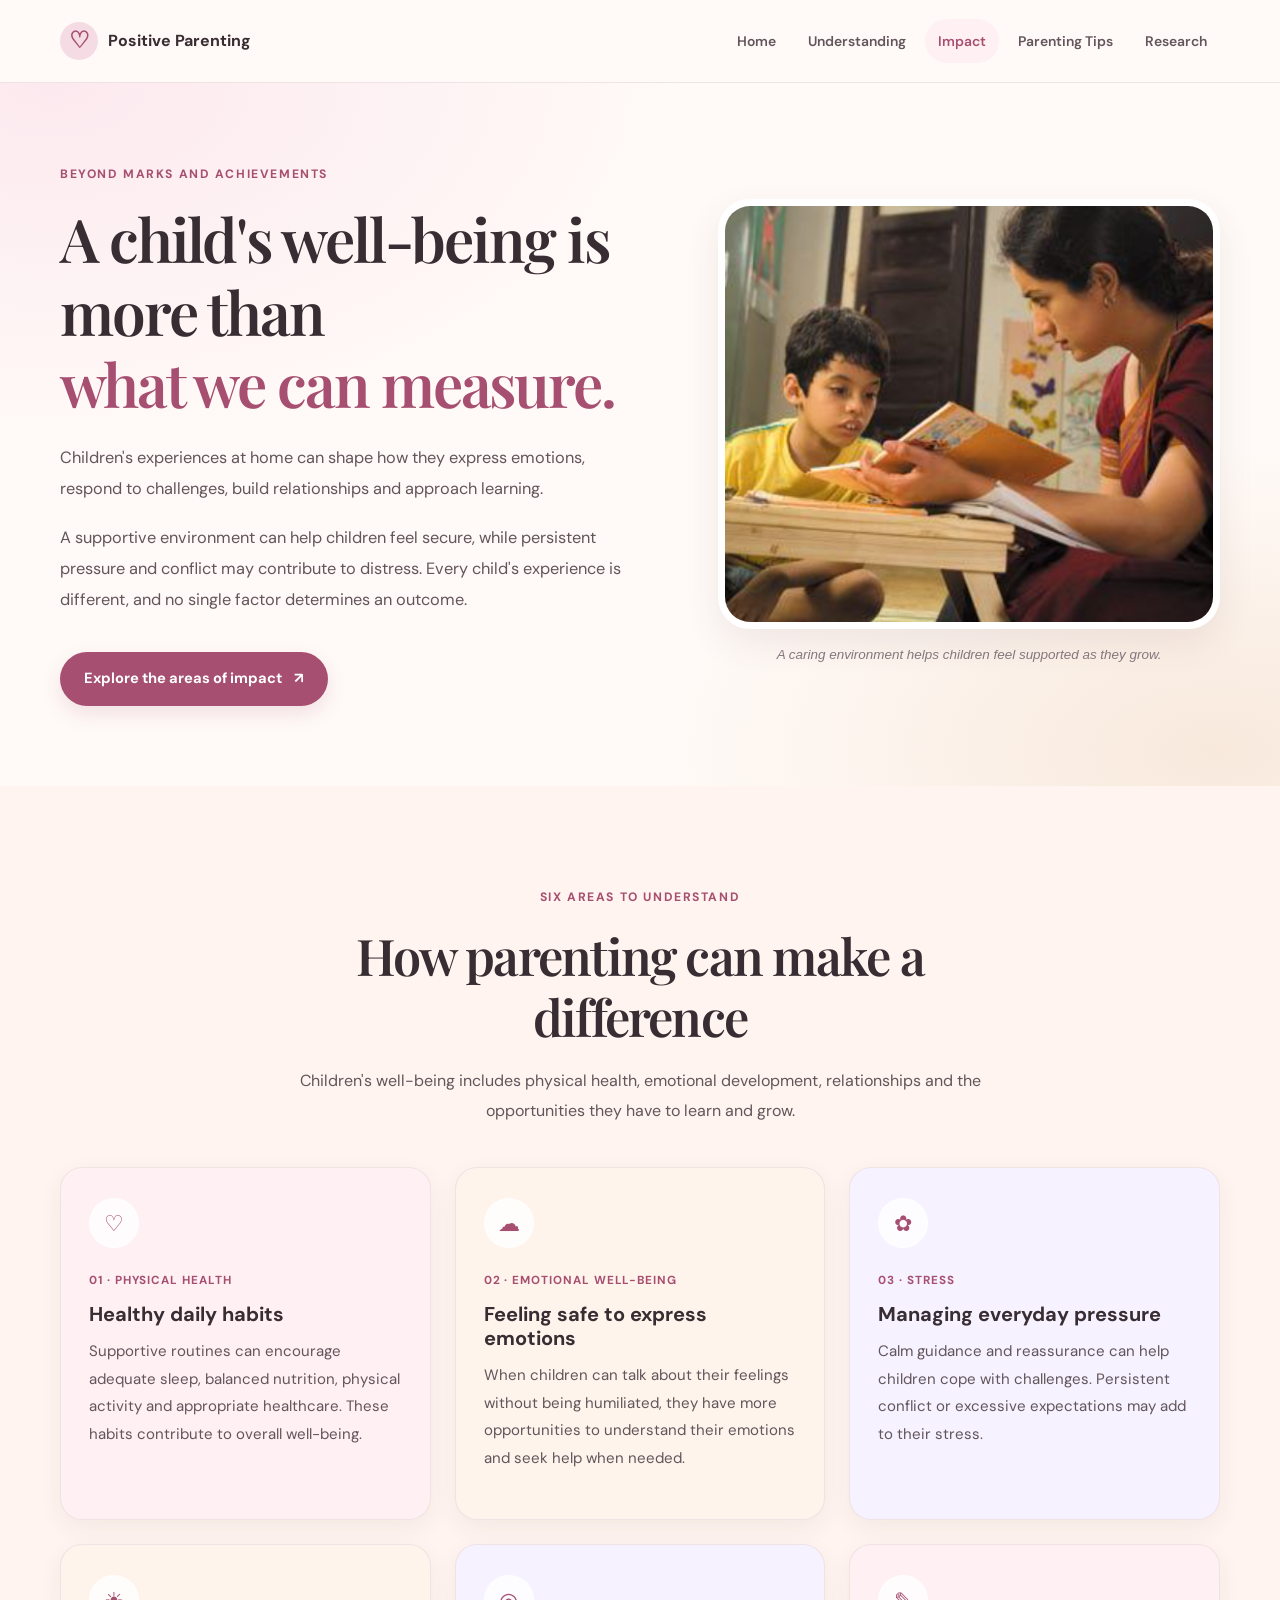
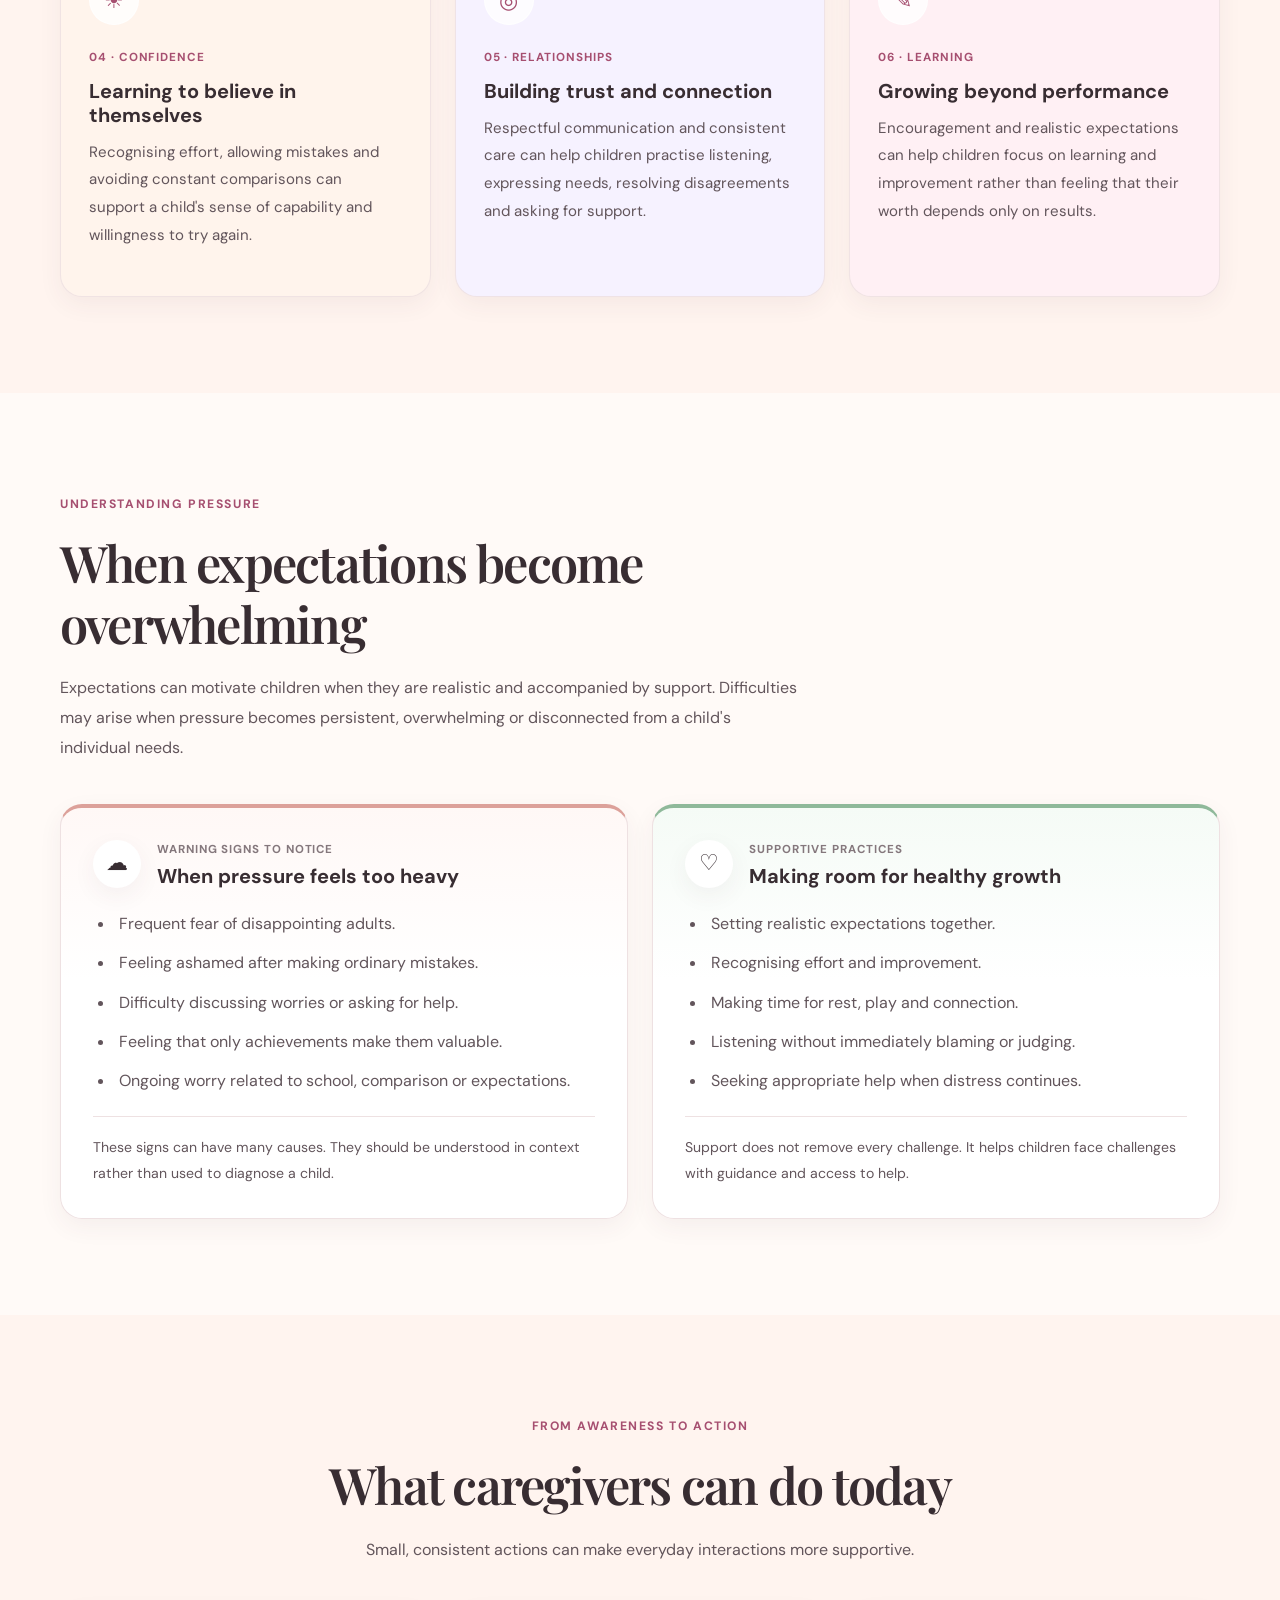
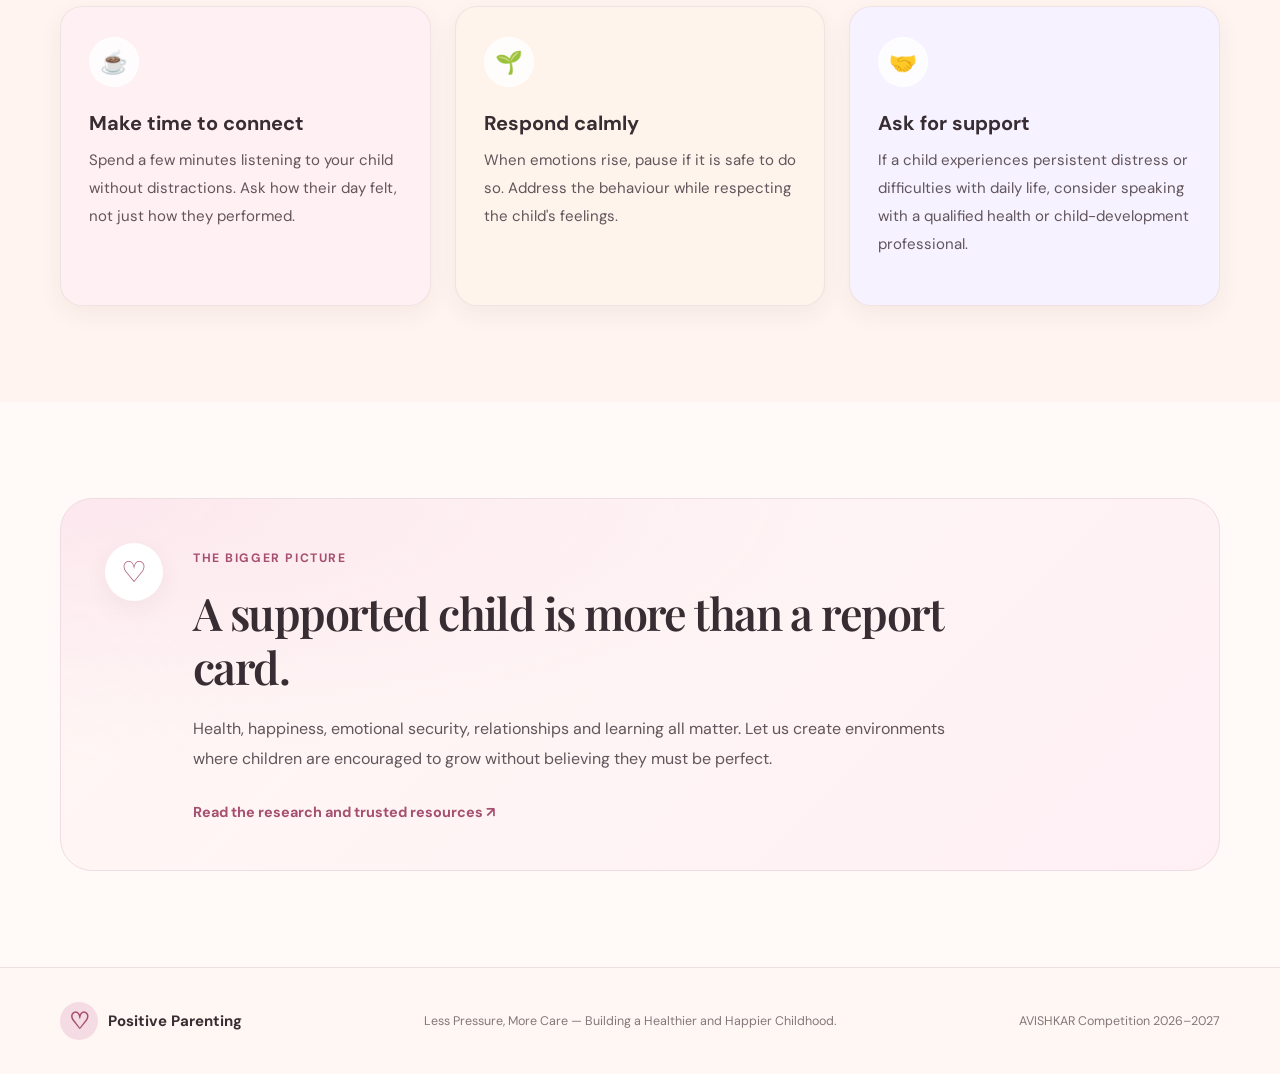
==== commit a9727a9f: "Update impact.html" ====
--- a/impact.html
+++ b/impact.html
@@ -73,7 +73,7 @@
 
         <div class="page-hero-image">
           <img
-            src="images/mother-child.png"
+            src="mother-child.png"
             alt="Mother and child sharing a caring moment"
             fetchpriority="high"
           >
--- a/style.css
+++ b/style.css
@@ -1,2764 +1,1346 @@
-/* =========================================================
+
+/* =====================================================
    POSITIVE PARENTING WEBSITE
-   MAIN STYLESHEET
-   ========================================================= */
-
-
-/* ---------- ROOT ---------- */
+   AVISHKAR Competition 2026–2027
+   Main stylesheet
+===================================================== */
+
+/* ---------- 1. DESIGN SYSTEM ---------- */
 
 :root {
-
-    --pink-50: #fff8fb;
-    --pink-100: #ffeef4;
-    --pink-200: #ffdce8;
-    --pink-300: #f7bfd0;
-    --pink-400: #e99aae;
-    --pink-500: #cf6f8d;
-
-    --peach: #fff0e8;
-    --lavender: #f4efff;
-    --cream: #fffaf2;
-
-    --text: #4b3440;
-    --text-light: #78636c;
-    --heading: #5b3446;
-
-    --white: #ffffff;
-
-    --border: rgba(91, 52, 70, 0.09);
-
-    --shadow-small:
-        0 8px 25px rgba(93, 45, 65, 0.07);
-
-    --shadow:
-        0 18px 50px rgba(93, 45, 65, 0.10);
-
-    --radius-small: 18px;
-    --radius: 28px;
-    --radius-large: 40px;
-
-    --max-width: 1180px;
-
-}
-
-
-/* ---------- RESET ---------- */
+  --cream: #fffaf7;
+  --cream-deep: #fff4ef;
+  --white: #ffffff;
+
+  --pink: #f5dce4;
+  --pink-soft: #fff0f4;
+  --pink-dark: #a64f70;
+
+  --peach: #f9e4d6;
+  --peach-soft: #fff4ec;
+
+  --lavender: #eae4f8;
+  --lavender-soft: #f6f2ff;
+
+  --green-soft: #e6f2e9;
+  --green-dark: #386d4d;
+
+  --red-soft: #f9e8e6;
+  --red-dark: #9e5650;
+
+  --ink: #382d32;
+  --ink-soft: #62555b;
+  --muted: #84777c;
+  --line: #eee1e2;
+
+  --heading-font: "Playfair Display", Georgia, serif;
+  --body-font: "DM Sans", Arial, sans-serif;
+
+  --shadow-small: 0 8px 24px rgba(90, 53, 68, 0.06);
+  --shadow-card: 0 14px 36px rgba(90, 53, 68, 0.09);
+  --shadow-hover: 0 18px 42px rgba(90, 53, 68, 0.13);
+
+  --radius-small: 14px;
+  --radius-medium: 22px;
+  --radius-large: 32px;
+
+  --container-width: 1160px;
+}
+
+/* ---------- 2. RESET AND BASE ---------- */
 
 * {
-    margin: 0;
-    padding: 0;
-    box-sizing: border-box;
+  box-sizing: border-box;
 }
 
 html {
-    scroll-behavior: smooth;
+  scroll-behavior: smooth;
+  scroll-padding-top: 100px;
 }
 
 body {
-
-    font-family: "DM Sans", sans-serif;
-
-    color: var(--text);
-
-    background:
-        radial-gradient(
-            circle at 10% 5%,
-            rgba(255, 214, 228, 0.45),
-            transparent 30%
-        ),
-        radial-gradient(
-            circle at 90% 30%,
-            rgba(255, 235, 226, 0.40),
-            transparent 28%
-        ),
-        var(--pink-50);
-
-    line-height: 1.7;
-
-    overflow-x: hidden;
+  margin: 0;
+  background: var(--cream);
+  color: var(--ink);
+  font-family: var(--body-font);
+  font-size: 16px;
+  line-height: 1.75;
+  -webkit-font-smoothing: antialiased;
+}
+
+body,
+button,
+a {
+  -webkit-tap-highlight-color: transparent;
 }
 
 img {
-    display: block;
-    width: 100%;
+  display: block;
+  max-width: 100%;
+}
+
+button,
+input,
+textarea,
+select {
+  font: inherit;
+}
+
+button {
+  color: inherit;
 }
 
 a {
-    color: inherit;
-    text-decoration: none;
-}
-
+  color: inherit;
+  text-decoration: none;
+}
+
+a,
 button {
-    font-family: inherit;
-}
-
-
-/* ---------- CONTAINER ---------- */
-
-.container {
-
-    width: min(
-        calc(100% - 40px),
-        var(--max-width)
-    );
-
-    margin: auto;
-}
-
-
-/* ---------- TYPOGRAPHY ---------- */
+  touch-action: manipulation;
+}
+
+a:focus-visible,
+button:focus-visible {
+  outline: 3px solid #b76b89;
+  outline-offset: 4px;
+}
+
+h1,
+h2,
+h3,
+p {
+  margin-top: 0;
+}
 
 h1,
 h2,
 h3 {
-
-    font-family: "Playfair Display", serif;
-
-    color: var(--heading);
-
-    line-height: 1.15;
+  color: var(--ink);
+  line-height: 1.2;
+}
+
+h1,
+h2 {
+  font-family: var(--heading-font);
+  font-weight: 600;
+  letter-spacing: -0.035em;
 }
 
 h1 {
-    font-size: clamp(2.7rem, 5vw, 5.2rem);
+  margin-bottom: 24px;
+  font-size: clamp(2.6rem, 5.6vw, 4.7rem);
 }
 
 h2 {
-    font-size: clamp(2rem, 3.4vw, 3.4rem);
+  margin-bottom: 20px;
+  font-size: clamp(2rem, 4vw, 3.15rem);
 }
 
 h3 {
-    font-size: 1.35rem;
+  margin-bottom: 12px;
+  font-size: 1.25rem;
+  font-weight: 700;
 }
 
 p {
-    color: var(--text-light);
-}
-
-
-/* ---------- HEADER ---------- */
+  margin-bottom: 18px;
+  color: var(--ink-soft);
+}
+
+ul {
+  padding-left: 22px;
+}
+
+li {
+  padding-left: 4px;
+  margin-bottom: 10px;
+}
+
+::selection {
+  color: var(--ink);
+  background: var(--pink);
+}
+
+.container {
+  width: min(var(--container-width), calc(100% - 48px));
+  margin-inline: auto;
+}
+
+.section {
+  padding: 96px 0;
+}
+
+.soft-section {
+  background: var(--cream-deep);
+}
+
+/* ---------- 3. HEADER AND NAVIGATION ---------- */
 
 .site-header {
-
-    position: sticky;
-
-    top: 0;
-
-    z-index: 1000;
-
-    background: rgba(255, 248, 251, 0.88);
-
-    backdrop-filter: blur(18px);
-
-    border-bottom: 1px solid var(--border);
+  position: sticky;
+  z-index: 1000;
+  top: 0;
+  background: rgba(255, 250, 247, 0.94);
+  border-bottom: 1px solid rgba(238, 225, 226, 0.9);
+  backdrop-filter: blur(16px);
+  -webkit-backdrop-filter: blur(16px);
 }
 
 .nav-wrap {
-
-    min-height: 78px;
-
-    display: flex;
-
-    align-items: center;
-
-    justify-content: space-between;
+  min-height: 82px;
+  display: flex;
+  align-items: center;
+  justify-content: space-between;
+  gap: 28px;
 }
 
 .brand {
-
-    display: flex;
-
-    align-items: center;
-
-    gap: 10px;
-
-    font-weight: 700;
-
-    color: var(--heading);
+  display: inline-flex;
+  align-items: center;
+  gap: 10px;
+  flex-shrink: 0;
+  color: var(--ink);
+  font-size: 1rem;
+  font-weight: 700;
 }
 
 .brand-mark {
-
-    width: 38px;
-
-    height: 38px;
-
-    border-radius: 50%;
-
-    display: grid;
-
-    place-items: center;
-
-    background: var(--pink-200);
-
-    color: var(--pink-500);
-
-    font-size: 23px;
+  display: grid;
+  width: 38px;
+  height: 38px;
+  place-items: center;
+  border-radius: 50%;
+  background: var(--pink);
+  color: var(--pink-dark);
+  font-size: 1.45rem;
+  line-height: 1;
 }
 
 .main-nav {
-
-    display: flex;
-
-    align-items: center;
-
-    gap: 7px;
+  display: flex;
+  align-items: center;
+  justify-content: flex-end;
+  gap: 6px;
 }
 
 .main-nav a {
-
-    padding: 10px 15px;
-
-    border-radius: 999px;
-
-    color: var(--text-light);
-
-    font-size: 0.93rem;
-
-    transition: 0.25s ease;
+  display: inline-flex;
+  align-items: center;
+  justify-content: center;
+  padding: 10px 13px;
+  border-radius: 999px;
+  color: var(--ink-soft);
+  font-size: 0.87rem;
+  font-weight: 600;
+  transition:
+    background 180ms ease,
+    color 180ms ease;
 }
 
 .main-nav a:hover,
 .main-nav a.active {
-
-    color: var(--heading);
-
-    background: var(--pink-100);
+  background: var(--pink-soft);
+  color: var(--pink-dark);
 }
 
 .nav-toggle {
-
+  display: none;
+  width: 44px;
+  height: 44px;
+  align-items: center;
+  justify-content: center;
+  flex-direction: column;
+  gap: 5px;
+  border: 1px solid var(--line);
+  border-radius: 14px;
+  background: var(--white);
+  cursor: pointer;
+}
+
+.nav-toggle span {
+  display: block;
+  width: 19px;
+  height: 2px;
+  border-radius: 5px;
+  background: var(--ink);
+  transition: transform 180ms ease;
+}
+
+/* ---------- 4. HOME HERO ---------- */
+
+.hero {
+  overflow: hidden;
+  padding: 76px 0 88px;
+  background:
+    radial-gradient(ellipse at 7% 5%, #fce9ef 0, transparent 38%),
+    radial-gradient(ellipse at 94% 90%, #f8e9dc 0, transparent 34%),
+    var(--cream);
+}
+
+.hero-grid {
+  display: grid;
+  grid-template-columns: 1.03fr 0.97fr;
+  align-items: center;
+  gap: 68px;
+}
+
+.hero-content {
+  max-width: 610px;
+}
+
+.hero h1 span,
+.page-hero h1 span {
+  display: block;
+  color: var(--pink-dark);
+}
+
+.hero-description {
+  max-width: 590px;
+  margin-bottom: 18px;
+  font-size: 1.03rem;
+  line-height: 1.9;
+}
+
+.hero-image {
+  position: relative;
+  overflow: hidden;
+  min-height: 360px;
+  border: 8px solid rgba(255, 255, 255, 0.85);
+  border-radius: 42% 42% 28px 28px;
+  background: var(--pink-soft);
+  box-shadow: var(--shadow-card);
+}
+
+.hero-image img {
+  width: 100%;
+  height: 460px;
+  object-fit: cover;
+  object-position: center;
+}
+
+/* ---------- 5. PAGE HERO ---------- */
+
+.page-hero {
+  padding: 76px 0 80px;
+  background:
+    radial-gradient(ellipse at 4% 0%, #fce9ef 0, transparent 37%),
+    radial-gradient(ellipse at 95% 95%, #f8e9dc 0, transparent 32%),
+    var(--cream);
+}
+
+.page-hero-grid {
+  display: grid;
+  grid-template-columns: 1fr 0.85fr;
+  align-items: center;
+  gap: 68px;
+}
+
+.page-hero-content {
+  max-width: 620px;
+}
+
+.page-hero h1 {
+  font-size: clamp(2.45rem, 4.7vw, 4rem);
+}
+
+.hero-intro {
+  font-size: 1.02rem;
+  line-height: 1.9;
+}
+
+.page-hero-image {
+  min-width: 0;
+}
+
+.page-hero-image img {
+  width: 100%;
+  height: 430px;
+  object-fit: cover;
+  object-position: center;
+  border: 7px solid var(--white);
+  border-radius: var(--radius-large);
+  background: var(--pink-soft);
+  box-shadow: var(--shadow-card);
+}
+
+.image-caption {
+  margin: 14px 8px 0;
+  color: var(--muted);
+  font-size: 0.84rem;
+  font-style: italic;
+  text-align: center;
+}
+
+/* ---------- 6. LABELS AND BUTTONS ---------- */
+
+.eyebrow {
+  display: inline-block;
+  margin-bottom: 18px;
+  color: var(--pink-dark);
+  font-size: 0.76rem;
+  font-weight: 700;
+  letter-spacing: 0.13em;
+  line-height: 1.6;
+  text-transform: uppercase;
+}
+
+.small-label {
+  display: block;
+  margin-bottom: 12px;
+  color: var(--pink-dark);
+  font-size: 0.73rem;
+  font-weight: 700;
+  letter-spacing: 0.08em;
+  line-height: 1.5;
+  text-transform: uppercase;
+}
+
+.primary-button {
+  display: inline-flex;
+  align-items: center;
+  justify-content: center;
+  gap: 12px;
+  min-height: 52px;
+  margin-top: 18px;
+  padding: 13px 23px;
+  border: 1px solid transparent;
+  border-radius: 999px;
+  background: var(--pink-dark);
+  color: var(--white);
+  font-size: 0.92rem;
+  font-weight: 700;
+  text-align: center;
+  box-shadow: 0 8px 20px rgba(166, 79, 112, 0.15);
+  transition:
+    transform 180ms ease,
+    box-shadow 180ms ease,
+    background 180ms ease;
+}
+
+.primary-button:hover {
+  transform: translateY(-2px);
+  background: #91405f;
+  box-shadow: 0 12px 26px rgba(166, 79, 112, 0.22);
+}
+
+.text-link {
+  display: inline-flex;
+  align-items: center;
+  gap: 8px;
+  margin-top: 8px;
+  color: var(--pink-dark);
+  font-size: 0.9rem;
+  font-weight: 700;
+}
+
+.text-link:hover {
+  text-decoration: underline;
+  text-underline-offset: 4px;
+}
+
+/* ---------- 7. SECTION HEADINGS ---------- */
+
+.section-heading {
+  max-width: 790px;
+  margin-bottom: 42px;
+}
+
+.section-heading > p {
+  max-width: 740px;
+  font-size: 1rem;
+  line-height: 1.85;
+}
+
+.section-heading.centered {
+  margin-right: auto;
+  margin-left: auto;
+  text-align: center;
+}
+
+.section-heading.centered > p {
+  margin-right: auto;
+  margin-left: auto;
+}
+
+/* ---------- 8. INFORMATION CARDS ---------- */
+
+.three-card-grid {
+  display: grid;
+  grid-template-columns: repeat(3, minmax(0, 1fr));
+  gap: 24px;
+}
+
+.info-card {
+  min-width: 0;
+  padding: 30px 28px;
+  border: 1px solid rgba(238, 225, 226, 0.85);
+  border-radius: var(--radius-medium);
+  box-shadow: var(--shadow-small);
+  transition:
+    transform 200ms ease,
+    box-shadow 200ms ease;
+}
+
+.info-card:hover {
+  transform: translateY(-5px);
+  box-shadow: var(--shadow-card);
+}
+
+.pink-card {
+  background: var(--pink-soft);
+}
+
+.peach-card {
+  background: var(--peach-soft);
+}
+
+.lavender-card {
+  background: var(--lavender-soft);
+}
+
+.icon-circle {
+  display: grid;
+  width: 50px;
+  height: 50px;
+  margin-bottom: 24px;
+  place-items: center;
+  border: 1px solid rgba(255, 255, 255, 0.8);
+  border-radius: 50%;
+  background: rgba(255, 255, 255, 0.76);
+  color: var(--pink-dark);
+  font-size: 1.4rem;
+}
+
+.info-card p {
+  margin-bottom: 16px;
+  font-size: 0.94rem;
+  line-height: 1.85;
+}
+
+.info-card .text-link {
+  margin-top: 4px;
+}
+
+/* ---------- 9. COMPARISON CARDS ---------- */
+
+.comparison-grid {
+  display: grid;
+  grid-template-columns: repeat(2, minmax(0, 1fr));
+  gap: 24px;
+}
+
+.comparison-card {
+  min-width: 0;
+  padding: 32px;
+  border: 1px solid var(--line);
+  border-radius: var(--radius-medium);
+  background: var(--white);
+  box-shadow: var(--shadow-small);
+}
+
+.negative-card {
+  border-top: 4px solid #dca19a;
+  background: linear-gradient(180deg, #fff8f6, #ffffff 42%);
+}
+
+.positive-card {
+  border-top: 4px solid #8fb99a;
+  background: linear-gradient(180deg, #f5fbf6, #ffffff 42%);
+}
+
+.comparison-top {
+  display: flex;
+  align-items: center;
+  gap: 16px;
+  margin-bottom: 22px;
+}
+
+.comparison-top h3 {
+  margin-bottom: 0;
+}
+
+.comparison-icon {
+  display: grid;
+  width: 48px;
+  height: 48px;
+  flex-shrink: 0;
+  place-items: center;
+  border-radius: 50%;
+  background: var(--white);
+  box-shadow: var(--shadow-small);
+  font-size: 1.35rem;
+}
+
+.comparison-label {
+  display: block;
+  margin-bottom: 4px;
+  color: var(--muted);
+  font-size: 0.72rem;
+  font-weight: 700;
+  letter-spacing: 0.08em;
+  text-transform: uppercase;
+}
+
+.comparison-card ul {
+  margin: 0 0 22px;
+  padding-left: 22px;
+}
+
+.comparison-card li {
+  margin-bottom: 12px;
+  color: var(--ink-soft);
+  line-height: 1.7;
+}
+
+.comparison-note {
+  margin-bottom: 0;
+  padding-top: 18px;
+  border-top: 1px solid var(--line);
+  font-size: 0.88rem;
+  line-height: 1.8;
+}
+
+/* ---------- 10. PRINCIPLE LIST ---------- */
+
+.principle-list {
+  display: grid;
+  gap: 0;
+  max-width: 920px;
+}
+
+.principle-item {
+  display: grid;
+  grid-template-columns: 64px 1fr;
+  align-items: start;
+  gap: 22px;
+  padding: 25px 0;
+  border-bottom: 1px solid var(--line);
+}
+
+.principle-item:first-child {
+  border-top: 1px solid var(--line);
+}
+
+.principle-number {
+  display: grid;
+  width: 54px;
+  height: 54px;
+  place-items: center;
+  border-radius: 50%;
+  background: var(--pink-soft);
+  color: var(--pink-dark);
+  font-family: var(--heading-font);
+  font-size: 1.25rem;
+  font-weight: 700;
+}
+
+.principle-item h3 {
+  margin-bottom: 8px;
+}
+
+.principle-item p {
+  max-width: 760px;
+  margin-bottom: 0;
+  line-height: 1.85;
+}
+
+/* ---------- 11. MESSAGE BOX ---------- */
+
+.message-box {
+  display: grid;
+  grid-template-columns: 64px 1fr;
+  align-items: start;
+  gap: 24px;
+  padding: 44px;
+  border: 1px solid #f0dce3;
+  border-radius: var(--radius-large);
+  background:
+    radial-gradient(ellipse at 0% 0%, #fce7ee 0, transparent 50%),
+    linear-gradient(135deg, #fff8f4, #fff0f5);
+}
+
+.message-symbol {
+  display: grid;
+  width: 58px;
+  height: 58px;
+  place-items: center;
+  border-radius: 50%;
+  background: var(--white);
+  color: var(--pink-dark);
+  font-size: 1.8rem;
+  box-shadow: var(--shadow-small);
+}
+
+.message-box h2 {
+  max-width: 760px;
+  font-size: clamp(1.9rem, 3.5vw, 2.8rem);
+}
+
+.message-box p {
+  max-width: 760px;
+  line-height: 1.9;
+}
+
+/* ---------- 12. RESEARCH PAGE ---------- */
+
+.source-list {
+  display: grid;
+  gap: 18px;
+}
+
+.source-card {
+  display: grid;
+  grid-template-columns: 62px 1fr;
+  gap: 22px;
+  padding: 28px;
+  border: 1px solid var(--line);
+  border-radius: var(--radius-medium);
+  background: var(--white);
+  box-shadow: var(--shadow-small);
+  transition:
+    transform 180ms ease,
+    box-shadow 180ms ease;
+}
+
+.source-card:hover {
+  transform: translateY(-3px);
+  box-shadow: var(--shadow-card);
+}
+
+.source-icon {
+  display: grid;
+  width: 56px;
+  height: 56px;
+  place-items: center;
+  border-radius: 17px;
+  background: var(--pink-soft);
+  color: var(--pink-dark);
+  font-family: var(--heading-font);
+  font-size: 1.35rem;
+  font-weight: 700;
+}
+
+.source-content h3 {
+  margin-bottom: 10px;
+}
+
+.source-content p {
+  max-width: 760px;
+  margin-bottom: 10px;
+}
+
+.research-disclaimer {
+  margin-top: 30px;
+  padding: 24px 26px;
+  border: 1px solid #efdfc7;
+  border-radius: var(--radius-small);
+  background: #fff8ec;
+  color: #665744;
+  font-size: 0.92rem;
+  line-height: 1.85;
+}
+
+/* ---------- 13. INTERACTIVE SCENARIO SECTION ---------- */
+
+.scenario-legend {
+  display: flex;
+  flex-wrap: wrap;
+  gap: 18px;
+  margin: -10px 0 26px;
+}
+
+.legend-item {
+  display: inline-flex;
+  align-items: center;
+  gap: 9px;
+  color: var(--ink-soft);
+  font-size: 0.83rem;
+  font-weight: 600;
+}
+
+.legend-dot {
+  width: 10px;
+  height: 10px;
+  flex-shrink: 0;
+  border-radius: 50%;
+}
+
+.positive-dot {
+  background: #6f9e7d;
+}
+
+.negative-dot {
+  background: #cf8279;
+}
+
+.scenario-grid {
+  display: grid;
+  grid-template-columns: repeat(2, minmax(0, 1fr));
+  align-items: stretch;
+  gap: 24px;
+}
+
+/*
+  Each scenario is a real HTML button.
+  The JavaScript toggles the answer's hidden attribute.
+  No duplicate click handlers are required.
+*/
+
+.scenario-card {
+  position: relative;
+  display: flex;
+  width: 100%;
+  min-width: 0;
+  min-height: 300px;
+  flex-direction: column;
+  align-items: stretch;
+  padding: 28px;
+  overflow: hidden;
+  border: 1px solid var(--line);
+  border-top: 4px solid #d5a19b;
+  border-radius: var(--radius-medium);
+  background: linear-gradient(155deg, #fff8f6, #ffffff 70%);
+  color: var(--ink);
+  text-align: left;
+  cursor: pointer;
+  box-shadow: var(--shadow-small);
+  transition:
+    transform 220ms ease,
+    box-shadow 220ms ease,
+    border-color 220ms ease,
+    background 220ms ease;
+}
+
+.scenario-card.positive-scenario {
+  border-top-color: #8db99a;
+  background: linear-gradient(155deg, #f3faf4, #ffffff 72%);
+}
+
+.scenario-card.negative-scenario {
+  border-top-color: #d69a92;
+  background: linear-gradient(155deg, #fff5f3, #ffffff 72%);
+}
+
+.scenario-card:hover {
+  transform: translateY(-4px);
+  box-shadow: var(--shadow-hover);
+}
+
+.scenario-card:active {
+  transform: translateY(-1px);
+}
+
+.scenario-card.is-open {
+  box-shadow: var(--shadow-card);
+}
+
+.scenario-card.positive-scenario.is-open {
+  border-color: #b9d8c1;
+  border-top-color: #6f9e7d;
+  background: linear-gradient(155deg, #edf8ef, #ffffff 76%);
+}
+
+.scenario-card.negative-scenario.is-open {
+  border-color: #edd0cb;
+  border-top-color: #c77a70;
+  background: linear-gradient(155deg, #fff0ed, #ffffff 76%);
+}
+
+.scenario-number {
+  display: flex;
+  align-items: center;
+  justify-content: space-between;
+  gap: 12px;
+  margin-bottom: 22px;
+  color: var(--muted);
+  font-size: 0.7rem;
+  font-weight: 700;
+  letter-spacing: 0.08em;
+  line-height: 1.5;
+  text-transform: uppercase;
+}
+
+.scenario-status {
+  padding: 5px 9px;
+  border-radius: 999px;
+  background: rgba(255, 255, 255, 0.8);
+  font-size: 0.63rem;
+  letter-spacing: 0.03em;
+  text-align: center;
+}
+
+.positive-scenario .scenario-status {
+  color: var(--green-dark);
+}
+
+.negative-scenario .scenario-status {
+  color: var(--red-dark);
+}
+
+.scenario-question {
+  display: block;
+  margin-bottom: 14px;
+  font-family: var(--heading-font);
+  font-size: clamp(1.2rem, 2.1vw, 1.55rem);
+  font-weight: 600;
+  line-height: 1.4;
+}
+
+.scenario-quote {
+  display: block;
+  margin-bottom: 24px;
+  color: var(--ink-soft);
+  font-size: 0.91rem;
+  line-height: 1.8;
+}
+
+.scenario-hint {
+  display: flex;
+  align-items: center;
+  gap: 8px;
+  margin-top: auto;
+  padding-top: 15px;
+  border-top: 1px solid rgba(160, 130, 140, 0.18);
+  color: var(--pink-dark);
+  font-size: 0.82rem;
+  font-weight: 700;
+}
+
+.scenario-hint span {
+  display: inline-grid;
+  width: 25px;
+  height: 25px;
+  place-items: center;
+  border-radius: 50%;
+  background: rgba(255, 255, 255, 0.9);
+  font-size: 0.9rem;
+}
+
+.scenario-card.is-open .scenario-hint span {
+  transform: rotate(180deg);
+}
+
+.scenario-answer {
+  display: block;
+  margin-top: 20px;
+  padding: 20px;
+  border: 1px solid rgba(160, 130, 140, 0.15);
+  border-radius: 16px;
+  background: rgba(255, 255, 255, 0.86);
+  animation: answer-reveal 240ms ease both;
+}
+
+.scenario-answer[hidden] {
+  display: none !important;
+}
+
+.answer-heading {
+  display: block;
+  margin-bottom: 10px;
+  color: var(--green-dark);
+  font-size: 0.82rem;
+  font-weight: 700;
+  letter-spacing: 0.025em;
+}
+
+.negative-scenario .answer-heading {
+  color: var(--red-dark);
+}
+
+.answer-text {
+  display: block;
+  margin-bottom: 14px;
+  color: var(--ink-soft);
+  font-size: 0.9rem;
+  font-weight: 400;
+  line-height: 1.85;
+}
+
+.answer-phrase {
+  display: block;
+  padding-top: 13px;
+  border-top: 1px solid var(--line);
+  color: var(--ink);
+  font-size: 0.88rem;
+  font-style: italic;
+  font-weight: 600;
+  line-height: 1.8;
+}
+
+.scenario-footnote {
+  max-width: 860px;
+  margin: 28px auto 0;
+  color: var(--muted);
+  font-size: 0.85rem;
+  line-height: 1.85;
+  text-align: center;
+}
+
+@keyframes answer-reveal {
+  from {
+    opacity: 0;
+    transform: translateY(7px);
+  }
+
+  to {
+    opacity: 1;
+    transform: translateY(0);
+  }
+}
+
+/* ---------- 14. FOOTER ---------- */
+
+.site-footer {
+  padding: 34px 0;
+  border-top: 1px solid var(--line);
+  background: #fff7f3;
+}
+
+.footer-inner {
+  display: flex;
+  align-items: center;
+  justify-content: space-between;
+  flex-wrap: wrap;
+  gap: 18px 28px;
+}
+
+.footer-brand {
+  font-size: 0.94rem;
+}
+
+.footer-note {
+  max-width: 450px;
+  margin: 0;
+  color: var(--muted);
+  font-size: 0.78rem;
+  line-height: 1.7;
+}
+
+/* ---------- 15. RESPONSIVE: TABLETS ---------- */
+
+@media (max-width: 1000px) {
+  .nav-wrap {
+    gap: 12px;
+  }
+
+  .brand {
+    font-size: 0.92rem;
+  }
+
+  .main-nav {
+    gap: 2px;
+  }
+
+  .main-nav a {
+    padding: 9px 10px;
+    font-size: 0.78rem;
+  }
+
+  .hero-grid,
+  .page-hero-grid {
+    gap: 38px;
+  }
+
+  .hero-image img {
+    height: 390px;
+  }
+
+  .page-hero-image img {
+    height: 370px;
+  }
+
+  .three-card-grid {
+    gap: 18px;
+  }
+
+  .info-card {
+    padding: 25px 22px;
+  }
+
+  .scenario-card {
+    padding: 24px;
+  }
+}
+
+/* ---------- 16. RESPONSIVE: MOBILE NAV ---------- */
+
+@media (max-width: 760px) {
+  html {
+    scroll-padding-top: 84px;
+  }
+
+  .container {
+    width: min(var(--container-width), calc(100% - 34px));
+  }
+
+  .section {
+    padding: 68px 0;
+  }
+
+  .nav-wrap {
+    position: relative;
+    min-height: 72px;
+  }
+
+  .brand {
+    gap: 9px;
+    font-size: 0.94rem;
+  }
+
+  .brand-mark {
+    width: 35px;
+    height: 35px;
+  }
+
+  .nav-toggle {
+    display: flex;
+    flex-shrink: 0;
+  }
+
+  .main-nav {
+    position: absolute;
+    z-index: 1100;
+    top: calc(100% - 1px);
+    right: 0;
+    left: 0;
     display: none;
-
-    border: 0;
-
-    background: transparent;
-
-    cursor: pointer;
-}
-
-.nav-toggle span {
-
-    display: block;
-
-    width: 25px;
-
-    height: 2px;
-
-    background: var(--heading);
-
-    margin: 5px;
-
-}
-
-
-/* ---------- GENERAL SECTIONS ---------- */
-
-.section {
-
-    padding: 105px 0;
-}
-
-.soft-section {
-
-    background:
-        linear-gradient(
-            180deg,
-            rgba(255, 238, 244, 0.50),
-            rgba(255, 248, 251, 0.20)
-        );
-}
-
-.section-heading {
-
-    max-width: 760px;
-
-    margin-bottom: 55px;
-}
-
-.section-heading.centered {
-
-    text-align: center;
-
-    margin-left: auto;
-    margin-right: auto;
-}
-
-.section-heading p {
-
-    margin-top: 16px;
-
-    max-width: 620px;
-}
-
-.section-heading.centered p {
-    margin-left: auto;
-    margin-right: auto;
-}
-
-.eyebrow {
-
-    display: inline-block;
-
-    margin-bottom: 15px;
-
-    color: var(--pink-500);
-
-    text-transform: uppercase;
-
-    letter-spacing: 0.16em;
-
-    font-size: 0.75rem;
-
-    font-weight: 700;
-}
-
-.card-label {
-
-    display: inline-block;
-
-    color: var(--pink-500);
-
-    letter-spacing: 0.16em;
-
-    font-size: 0.74rem;
-
-    font-weight: 700;
-
-    margin-bottom: 15px;
-}
-
-.small-label {
-
-    display: block;
-
-    color: var(--pink-500);
-
-    font-size: 0.7rem;
-
-    font-weight: 700;
-
-    letter-spacing: 0.13em;
-
-    margin-bottom: 8px;
-}
-
-
-/* =========================================================
-   HERO
-   ========================================================= */
-
-.hero {
-
-    padding-top: 75px;
-
-    padding-bottom: 110px;
-}
-
-.competition-label {
-
-    display: inline-flex;
-
-    padding: 9px 17px;
-
-    border-radius: 999px;
-
-    background: var(--pink-100);
-
-    color: var(--pink-500);
-
-    font-size: 0.75rem;
-
-    font-weight: 700;
-
-    letter-spacing: 0.08em;
-
+    align-items: stretch;
+    flex-direction: column;
+    gap: 5px;
+    padding: 14px;
+    border: 1px solid var(--line);
+    border-radius: 18px;
+    background: var(--cream);
+    box-shadow: var(--shadow-card);
+  }
+
+  .main-nav.open {
+    display: flex;
+  }
+
+  .main-nav a {
+    justify-content: flex-start;
+    padding: 12px 14px;
+    border-radius: 12px;
+    font-size: 0.92rem;
+  }
+
+  .hero,
+  .page-hero {
+    padding: 52px 0 62px;
+  }
+
+  .hero-grid,
+  .page-hero-grid {
+    grid-template-columns: 1fr;
+    gap: 35px;
+  }
+
+  .hero-content,
+  .page-hero-content {
+    max-width: none;
+  }
+
+  h1 {
+    font-size: clamp(2.45rem, 10vw, 3.7rem);
+  }
+
+  .page-hero h1 {
+    font-size: clamp(2.35rem, 9vw, 3.3rem);
+  }
+
+  h2 {
+    font-size: clamp(1.95rem, 8vw, 2.65rem);
+  }
+
+  .hero-description,
+  .hero-intro {
+    font-size: 0.97rem;
+  }
+
+  .hero-image {
+    min-height: 0;
+    border-width: 5px;
+    border-radius: 30px;
+  }
+
+  .hero-image img {
+    height: auto;
+    max-height: 420px;
+    aspect-ratio: 4 / 3;
+    object-fit: cover;
+  }
+
+  .page-hero-image img {
+    height: auto;
+    max-height: 430px;
+    aspect-ratio: 4 / 3;
+    border-width: 5px;
+    border-radius: 25px;
+    object-fit: cover;
+  }
+
+  .section-heading {
     margin-bottom: 30px;
-}
-
-.hero-heading {
-
-    max-width: 1050px;
-
-    margin-bottom: 65px;
-}
-
-.hero-heading h1 span,
-.page-hero h1 span,
-.research-heading h1 span {
-
-    color: var(--pink-500);
-
-}
-
-.hero-intro {
-
-    max-width: 700px;
-
-    margin-top: 25px;
-
-    font-size: 1.12rem;
-
-}
-
-
-/* =========================================================
-   HERO SHOWCASE
-   IMPORTANT:
-   IMAGE + CARD ARE SIDE BY SIDE.
-   NO TEXT OVER THE IMAGE.
-   ========================================================= */
-
-.hero-showcase {
-
-    display: grid;
-
-    grid-template-columns:
-        minmax(0, 1.15fr)
-        minmax(340px, 0.85fr);
-
-    gap: 65px;
-
-    align-items: center;
-}
-
-
-/* ---------- HERO IMAGE ---------- */
-
-.hero-image-area {
-
-    position: relative;
-
-    min-width: 0;
-}
-
-
-/*
-   The frame contains ONLY the image.
-   Decorative things are behind the frame,
-   not on the face.
-*/
-
-.hero-photo-frame {
-
-    position: relative;
-
-    max-width: 650px;
-
-    margin: auto;
-
-    padding: 13px;
-
-    background: rgba(255,255,255,0.8);
-
-    border-radius: 45px;
-
-    box-shadow: var(--shadow);
-
-    overflow: visible;
-}
-
-.hero-photo-frame::before {
-
-    content: "";
-
-    position: absolute;
-
+  }
+
+  .three-card-grid {
+    grid-template-columns: 1fr;
+    gap: 16px;
+  }
+
+  .info-card {
+    padding: 26px;
+  }
+
+  .icon-circle {
+    margin-bottom: 18px;
+  }
+
+  .comparison-grid {
+    grid-template-columns: 1fr;
+    gap: 18px;
+  }
+
+  .comparison-card {
+    padding: 25px;
+  }
+
+  .principle-item {
+    grid-template-columns: 48px 1fr;
+    gap: 15px;
+    padding: 22px 0;
+  }
+
+  .principle-number {
+    width: 44px;
+    height: 44px;
+    font-size: 1.05rem;
+  }
+
+  .message-box {
+    grid-template-columns: 1fr;
+    gap: 18px;
+    padding: 28px;
+    border-radius: 24px;
+  }
+
+  .message-symbol {
+    width: 49px;
+    height: 49px;
+    font-size: 1.5rem;
+  }
+
+  .source-card {
+    grid-template-columns: 48px 1fr;
+    gap: 16px;
+    padding: 22px;
+  }
+
+  .source-icon {
+    width: 46px;
+    height: 46px;
+    border-radius: 14px;
+    font-size: 1.1rem;
+  }
+
+  .scenario-grid {
+    grid-template-columns: 1fr;
+    gap: 17px;
+  }
+
+  .scenario-card {
+    min-height: 0;
+    padding: 23px;
+    border-radius: 20px;
+  }
+
+  .scenario-question {
+    font-size: 1.35rem;
+  }
+
+  .scenario-quote {
+    margin-bottom: 20px;
+  }
+
+  .scenario-answer {
+    padding: 17px;
+  }
+
+  .scenario-legend {
+    gap: 12px;
+  }
+
+  .legend-item {
+    font-size: 0.76rem;
+  }
+
+  .footer-inner {
+    align-items: flex-start;
+    flex-direction: column;
+    gap: 12px;
+  }
+}
+
+/* ---------- 17. RESPONSIVE: SMALL PHONES ---------- */
+
+@media (max-width: 390px) {
+  .container {
+    width: calc(100% - 28px);
+  }
+
+  .brand {
+    font-size: 0.86rem;
+  }
+
+  .hero,
+  .page-hero {
+    padding-top: 40px;
+  }
+
+  .primary-button {
     width: 100%;
-
-    height: 100%;
-
-    border: 2px solid var(--pink-200);
-
-    border-radius: 45px;
-
-    left: -15px;
-
-    top: 15px;
-
-    z-index: -1;
-}
-
-.hero-photo {
-
-    width: 100%;
-
-    aspect-ratio: 1.22 / 1;
-
-    object-fit: cover;
-
-    object-position: center;
-
-    border-radius: 34px;
-}
-
-
-/*
-   IMPORTANT:
-   These badges are BELOW the image.
-   They are NOT absolute.
-   Therefore LOVE CAN NEVER APPEAR
-   IN THE CENTRE OF THE IMAGE.
-*/
-
-.hero-badges {
-
-    display: flex;
-
-    justify-content: center;
-
-    flex-wrap: wrap;
-
-    gap: 12px;
-
-    margin-top: 24px;
-
-    position: relative;
-
-    z-index: 2;
-}
-
-.soft-badge {
-
-    display: inline-flex;
-
-    align-items: center;
-
-    gap: 7px;
-
-    padding: 9px 15px;
-
-    background: rgba(255,255,255,0.92);
-
-    border: 1px solid var(--border);
-
-    border-radius: 999px;
-
-    box-shadow: var(--shadow-small);
-
-    color: var(--heading);
-
-    font-size: 0.85rem;
-
-    font-weight: 600;
-}
-
-.soft-badge span {
-
-    color: var(--pink-500);
-
-    font-size: 1.1rem;
-}
-
-
-/* =========================================================
-   HERO SIDE CARD
-   THIS IS COMPLETELY OUTSIDE THE IMAGE.
-   ========================================================= */
-
-.hero-side-card {
-
-    background: rgba(255,255,255,0.92);
-
-    border: 1px solid var(--border);
-
-    border-radius: var(--radius-large);
-
-    padding: 48px;
-
-    box-shadow: var(--shadow);
-
-    position: relative;
-
-    z-index: 2;
-}
-
-.hero-side-card h2 {
-
-    font-size: clamp(2rem, 3.1vw, 3rem);
-
-    margin-bottom: 18px;
-}
-
-.hero-side-card > p {
-
-    margin-bottom: 30px;
-
-    font-size: 1rem;
-}
-
-
-/* ---------- MINI POINTS ---------- */
-
-.mini-points {
-
-    display: grid;
-
-    gap: 14px;
-
-    margin-bottom: 32px;
-}
-
-.mini-points > div {
-
-    display: flex;
-
-    align-items: center;
-
-    gap: 12px;
-}
-
-.mini-icon {
-
-    width: 42px;
-
-    height: 42px;
-
-    flex-shrink: 0;
-
-    display: grid;
-
-    place-items: center;
-
-    border-radius: 14px;
-
-    background: var(--pink-100);
-
-    color: var(--pink-500);
-
-    font-size: 1.1rem;
-}
-
-.mini-points strong {
-
-    display: block;
-
-    color: var(--heading);
-
-    font-size: 0.9rem;
-}
-
-.mini-points small {
-
-    display: block;
-
-    color: var(--text-light);
-
-    font-size: 0.76rem;
-}
-
-
-/* ---------- BUTTON ---------- */
-
-.primary-button {
-
-    display: inline-flex;
-
-    align-items: center;
-
-    gap: 14px;
-
-    padding: 13px 20px;
-
-    background: var(--heading);
-
-    color: white;
-
-    border-radius: 999px;
-
-    font-weight: 600;
-
-    font-size: 0.9rem;
-
-    transition: 0.25s ease;
-}
-
-.primary-button:hover {
-
-    transform: translateY(-2px);
-
-    box-shadow: var(--shadow);
-}
-
-.primary-button span {
-
-    font-size: 1.1rem;
-}
-
-
-/* ---------- THREE CARDS ---------- */
-
-.three-card-grid {
-
-    display: grid;
-
-    grid-template-columns: repeat(3, 1fr);
-
-    gap: 24px;
-}
-
-.info-card {
-
-    padding: 38px;
-
-    border-radius: var(--radius);
-
-    border: 1px solid var(--border);
-
-    min-height: 285px;
-
-    transition: 0.3s ease;
-}
-
-.info-card:hover {
-
-    transform: translateY(-7px);
-
-    box-shadow: var(--shadow);
-}
-
-.pink-card {
-    background: #fff0f5;
-}
-
-.peach-card {
-    background: #fff2e9;
-}
-
-.lavender-card {
-    background: #f5f0ff;
-}
-
-.icon-circle {
-
-    width: 50px;
-
-    height: 50px;
-
-    display: grid;
-
-    place-items: center;
-
-    background: white;
-
-    border-radius: 17px;
-
-    color: var(--pink-500);
-
-    margin-bottom: 28px;
-
-    font-size: 1.4rem;
-}
-
-.info-card h3 {
-
-    margin-bottom: 12px;
-}
-
-
-/* ---------- MESSAGE BOX ---------- */
-
-.message-box {
-
-    display: grid;
-
-    grid-template-columns: 80px 1fr;
-
-    gap: 25px;
-
-    align-items: center;
-
-    padding: 50px;
-
-    border-radius: var(--radius-large);
-
-    background: linear-gradient(
-        135deg,
-        #ffe9f1,
-        #fff4ed
-    );
-
-    border: 1px solid var(--border);
-}
-
-.message-symbol {
-
-    width: 70px;
-
-    height: 70px;
-
-    display: grid;
-
-    place-items: center;
-
-    background: white;
-
-    color: var(--pink-500);
-
-    border-radius: 25px;
-
-    font-size: 2rem;
-}
-
-.message-box h2 {
-
-    margin-bottom: 12px;
-}
-
-
-/* =========================================================
-   PAGE HERO
-   ========================================================= */
-
-.page-hero {
-
-    padding-top: 90px;
-}
-
-.page-hero > .container > h1 {
-
-    max-width: 950px;
-}
-
-.large-intro {
-
-    max-width: 760px;
-
-    margin-top: 22px;
-
-    font-size: 1.15rem;
-}
-
-
-/* ---------- FEATURE LAYOUT ---------- */
-
-.feature-layout {
-
-    margin-top: 70px;
-
-    display: grid;
-
-    grid-template-columns: 1fr 0.85fr;
-
-    gap: 65px;
-
-    align-items: center;
-}
-
-.feature-image {
-
-    position: relative;
-}
-
-.feature-image img {
-
-    aspect-ratio: 1.1 / 1;
-
-    object-fit: cover;
-
-    border-radius: var(--radius-large);
-
-    box-shadow: var(--shadow);
-}
-
-.image-caption {
-
-    position: absolute;
-
-    left: 24px;
-
-    bottom: 24px;
-
-    background: rgba(255,255,255,0.93);
-
-    padding: 12px 18px;
-
-    border-radius: 999px;
-
-    box-shadow: var(--shadow-small);
-
-    font-weight: 600;
-
-    font-size: 0.85rem;
-}
-
-.image-caption span {
-
-    color: var(--pink-500);
-
-    margin-right: 7px;
-}
-
-.feature-content h2 {
-
-    margin-bottom: 20px;
-}
-
-.feature-content > p {
-
-    margin-bottom: 30px;
-}
-
-
-/* ---------- PRINCIPLES ---------- */
-
-.principle-list {
-
-    display: grid;
-
-    gap: 18px;
-}
-
-.principle-item {
-
-    display: flex;
-
-    gap: 15px;
-
-    padding: 18px;
-
-    background: white;
-
-    border: 1px solid var(--border);
-
-    border-radius: 20px;
-
-    box-shadow: var(--shadow-small);
-}
-
-.principle-icon {
-
-    width: 43px;
-
-    height: 43px;
-
-    flex-shrink: 0;
-
-    display: grid;
-
-    place-items: center;
-
-    border-radius: 14px;
-
-    background: var(--pink-100);
-
-    color: var(--pink-500);
-}
-
-.principle-item h3 {
-
-    font-family: "DM Sans", sans-serif;
-
-    font-size: 1rem;
-
-    margin-bottom: 2px;
-}
-
-.principle-item p {
-
-    font-size: 0.84rem;
-}
-
-
-/* ---------- FOUR AREA GRID ---------- */
-
-.four-area-grid {
-
-    display: grid;
-
-    grid-template-columns: repeat(4, 1fr);
-
-    gap: 20px;
-}
-
-.area-card {
-
-    padding: 30px;
-
-    background: white;
-
-    border: 1px solid var(--border);
-
-    border-radius: var(--radius);
-
-    box-shadow: var(--shadow-small);
-
-    min-height: 255px;
-}
-
-.area-number {
-
-    width: 48px;
-
-    height: 48px;
-
-    display: grid;
-
-    place-items: center;
-
-    border-radius: 16px;
-
-    background: var(--pink-100);
-
-    color: var(--pink-500);
-
-    margin-bottom: 25px;
-}
-
-.area-card h3 {
-
-    margin-bottom: 12px;
-}
-
-
-/* ---------- CONNECTION PATH ---------- */
-
-.connection-path {
-
-    display: grid;
-
-    grid-template-columns: 1fr auto 1fr auto 1fr;
-
-    gap: 20px;
-
-    align-items: center;
-}
-
-.path-card {
-
-    padding: 35px 25px;
-
-    background: white;
-
-    border: 1px solid var(--border);
-
-    border-radius: var(--radius);
-
-    text-align: center;
-
-    box-shadow: var(--shadow-small);
-}
-
-.path-card > span {
-
-    display: grid;
-
-    place-items: center;
-
-    width: 50px;
-
-    height: 50px;
-
-    margin: 0 auto 18px;
-
-    border-radius: 16px;
-
-    background: var(--pink-100);
-
-    color: var(--pink-500);
-
-    font-size: 1.3rem;
-}
-
-.path-card strong {
-
-    display: block;
-
-    color: var(--heading);
-
-    margin-bottom: 5px;
-}
-
-.path-card p {
-
-    font-size: 0.85rem;
-}
-
-.path-arrow {
-
-    font-size: 2rem;
-
-    color: var(--pink-400);
-}
-
-
-/* =========================================================
-   IMPACT PAGE
-   ========================================================= */
-
-.impact-feature {
-
-    margin-top: 70px;
-
-    display: grid;
-
-    grid-template-columns: 1fr 0.8fr;
-
-    gap: 65px;
-
-    align-items: center;
-}
-
-.impact-photo img {
-
-    aspect-ratio: 1.25 / 1;
-
-    object-fit: cover;
-
-    border-radius: var(--radius-large);
-
-    box-shadow: var(--shadow);
-}
-
-.impact-message h2 {
-
-    margin-bottom: 20px;
-}
-
-.impact-message > p {
-
-    margin-bottom: 28px;
-}
-
-.impact-quote {
-
-    padding: 25px;
-
-    border-left: 4px solid var(--pink-300);
-
-    background: var(--pink-100);
-
-    border-radius: 0 20px 20px 0;
-
-    color: var(--heading);
-
-    font-weight: 600;
-}
-
-.impact-quote span {
-
-    font-family: "Playfair Display", serif;
-
-    font-size: 3rem;
-
-    color: var(--pink-400);
-
-    line-height: 0;
-}
-
-
-/* ---------- IMPACT GRID ---------- */
-
-.impact-grid {
-
-    display: grid;
-
-    grid-template-columns: repeat(2, 1fr);
-
-    gap: 22px;
-}
-
-.impact-card {
-
-    display: grid;
-
-    grid-template-columns: 65px 1fr;
-
-    gap: 20px;
-
-    padding: 35px;
-
-    background: white;
-
-    border-radius: var(--radius);
-
-    border: 1px solid var(--border);
-
-    box-shadow: var(--shadow-small);
-}
-
-.impact-icon {
-
-    width: 55px;
-
-    height: 55px;
-
-    display: grid;
-
-    place-items: center;
-
-    border-radius: 18px;
-
-    background: var(--pink-100);
-
-    color: var(--pink-500);
-
-    font-size: 1.4rem;
-}
-
-.impact-card h3 {
-
-    margin-bottom: 8px;
-}
-
-
-/* ---------- VISUAL IMPACT ---------- */
-
-.visual-impact {
-
-    display: grid;
-
-    grid-template-columns: 0.8fr 1.2fr;
-
-    gap: 70px;
-
-    align-items: center;
-}
-
-.visual-content p {
-
-    margin-top: 20px;
-}
-
-.impact-visual {
-
-    padding: 40px;
-
-    background: linear-gradient(
-        135deg,
-        #fff0f5,
-        #fff8f0
-    );
-
-    border-radius: var(--radius-large);
-
-    border: 1px solid var(--border);
-}
-
-.visual-step {
-
-    display: grid;
-
-    grid-template-columns: 55px 1fr;
-
-    column-gap: 15px;
-
-    align-items: center;
-}
-
-.visual-step span {
-
-    grid-row: span 2;
-
-    width: 50px;
-
-    height: 50px;
-
-    display: grid;
-
-    place-items: center;
-
-    background: white;
-
-    border-radius: 16px;
-
-    color: var(--pink-500);
-}
-
-.visual-step strong {
-
-    color: var(--heading);
-}
-
-.visual-step small {
-
-    color: var(--text-light);
-}
-
-.visual-line {
-
-    height: 35px;
-
-    width: 2px;
-
-    background: var(--pink-300);
-
-    margin-left: 24px;
-}
-
-
-/* =========================================================
-   PARENTING TIPS
-   ========================================================= */
-
-.tips-grid {
-
-    display: grid;
-
-    grid-template-columns: repeat(3, 1fr);
-
-    gap: 22px;
-
-    margin-top: 65px;
-}
-
-.tip-card {
-
-    padding: 32px;
-
-    background: white;
-
-    border-radius: var(--radius);
-
-    border: 1px solid var(--border);
-
-    box-shadow: var(--shadow-small);
-
-    transition: 0.3s ease;
-}
-
-.tip-card:hover {
-
-    transform: translateY(-6px);
-
-    box-shadow: var(--shadow);
-}
-
-.large-tip {
-
-    grid-column: span 2;
-
-    background: linear-gradient(
-        135deg,
-        #ffeef4,
-        #fff6ef
-    );
-}
-
-.tip-icon {
-
-    width: 52px;
-
-    height: 52px;
-
-    display: grid;
-
-    place-items: center;
-
-    border-radius: 17px;
-
-    background: var(--pink-100);
-
-    color: var(--pink-500);
-
-    font-size: 1.4rem;
-
-    margin-bottom: 25px;
-}
-
-.tip-card h2,
-.tip-card h3 {
-
-    margin-bottom: 12px;
-}
-
-.tip-example {
-
-    margin-top: 25px;
-
-    padding: 15px 18px;
-
-    background: rgba(255,255,255,0.75);
-
-    border-radius: 15px;
-
-    font-size: 0.9rem;
-
-    color: var(--heading);
-}
-
-.tip-example span {
-
-    color: var(--pink-500);
-
-    font-weight: 700;
-
-    margin-right: 5px;
-}
-
-
-/* ---------- RESPONSE GRID ---------- */
-
-.response-grid {
-
-    display: grid;
-
-    grid-template-columns: 1fr auto 1fr;
-
-    align-items: center;
-
-    gap: 25px;
-}
-
-.response-card {
-
-    padding: 40px;
-
-    border-radius: var(--radius);
-
-    min-height: 250px;
-
-    border: 1px solid var(--border);
-}
-
-.response-card.avoid {
-
-    background: #fff0f0;
-}
-
-.response-card.positive {
-
-    background: #edf9f2;
-}
-
-.response-label {
-
-    display: inline-block;
-
-    font-size: 0.7rem;
-
-    letter-spacing: 0.15em;
-
-    font-weight: 700;
-
-    margin-bottom: 20px;
-}
-
-.avoid .response-label {
-    color: #b76d73;
-}
-
-.positive .response-label {
-    color: #57916d;
-}
-
-.response-icon {
-
-    width: 45px;
-
-    height: 45px;
-
-    display: grid;
-
-    place-items: center;
-
-    background: white;
-
-    border-radius: 15px;
-
-    margin-bottom: 18px;
-}
-
-.response-card h3 {
-
-    margin-bottom: 12px;
-}
-
-.response-arrow {
-
-    font-size: 2.2rem;
-
-    color: var(--pink-400);
-}
-
-
-/* ---------- CLOSING ---------- */
-
-.closing-note {
-
-    max-width: 750px;
-
-    margin: auto;
-
-    text-align: center;
-
-    padding: 70px 30px;
-}
-
-.closing-note h2 {
-
-    margin-bottom: 20px;
-}
-
-
-/* =========================================================
-   RESEARCH PAGE
-   ========================================================= */
-
-.research-hero {
-
-    padding-top: 90px;
-}
-
-.research-heading {
-
-    max-width: 850px;
-
-    margin-bottom: 60px;
-}
-
-.research-heading p {
-
-    max-width: 730px;
-
-    margin-top: 20px;
-
-    font-size: 1.05rem;
-}
-
-
-/* ---------- STATS ---------- */
-
-.research-stats {
-
-    display: grid;
-
-    grid-template-columns: repeat(4, 1fr);
-
-    gap: 18px;
-}
-
-.research-stat {
-
-    min-height: 270px;
-
-    padding: 32px;
-
-    background: white;
-
-    border-radius: var(--radius);
-
-    border: 1px solid var(--border);
-
-    box-shadow: var(--shadow-small);
-
-    display: flex;
-
+    padding-inline: 15px;
+  }
+
+  .scenario-number {
+    align-items: flex-start;
     flex-direction: column;
-
-    justify-content: center;
-}
-
-.stat-number {
-
-    font-family: "Playfair Display", serif;
-
-    font-size: 4.5rem;
-
-    line-height: 1;
-
-    color: var(--pink-500);
-
-    font-weight: 700;
-}
-
-.stat-symbol {
-
-    font-family: "Playfair Display", serif;
-
-    font-size: 3rem;
-
-    color: var(--pink-500);
-
-    font-weight: 700;
-
-    line-height: 1.1;
-
-    margin-bottom: 10px;
-}
-
-.stat-symbol span {
-
-    color: var(--heading);
-
-    font-size: 2rem;
-}
-
-.stat-unit {
-
-    color: var(--heading);
-
-    font-weight: 700;
-
-    letter-spacing: 0.13em;
-
-    font-size: 0.7rem;
-
-    margin-top: 8px;
-
-    margin-bottom: 15px;
-}
-
-.research-stat p {
-
-    font-size: 0.82rem;
-
-    margin-top: auto;
-}
-
-
-/* ---------- CARE WHEEL ---------- */
-
-.care-wheel {
-
-    max-width: 850px;
-
-    min-height: 600px;
-
-    margin: 50px auto 0;
-
-    position: relative;
-
-    display: grid;
-
-    place-items: center;
-}
-
-.care-wheel::before {
-
-    content: "";
-
-    position: absolute;
-
-    width: 310px;
-
-    height: 310px;
-
-    border: 2px dashed var(--pink-300);
-
-    border-radius: 50%;
-}
-
-.care-center {
-
-    width: 200px;
-
-    height: 200px;
-
-    border-radius: 50%;
-
-    background: white;
-
-    border: 1px solid var(--border);
-
-    box-shadow: var(--shadow);
-
-    display: flex;
-
-    flex-direction: column;
-
-    align-items: center;
-
-    justify-content: center;
-
-    text-align: center;
-
-    position: relative;
-
-    z-index: 2;
-}
-
-.care-center span {
-
-    color: var(--pink-500);
-
-    font-size: 2rem;
-
-    margin-bottom: 8px;
-}
-
-.care-center strong {
-
-    font-family: "Playfair Display", serif;
-
-    color: var(--heading);
-
-    font-size: 1.2rem;
-}
-
-.care-item {
-
-    position: absolute;
-
-    width: 175px;
-
-    min-height: 100px;
-
-    padding: 18px;
-
-    background: white;
-
-    border-radius: 22px;
-
-    border: 1px solid var(--border);
-
-    box-shadow: var(--shadow-small);
-
-    text-align: center;
-}
-
-.care-item span {
-
-    display: block;
-
-    color: var(--pink-400);
-
-    font-size: 0.7rem;
-
-    font-weight: 700;
-
-    margin-bottom: 4px;
-}
-
-.care-item strong {
-
-    font-size: 0.86rem;
-
-    color: var(--heading);
-}
-
-.care-one {
-
-    top: 20px;
-    left: 50%;
-
-    transform: translateX(-50%);
-}
-
-.care-two {
-
-    right: 35px;
-    top: 190px;
-}
-
-.care-three {
-
-    right: 90px;
-    bottom: 45px;
-}
-
-.care-four {
-
-    left: 90px;
-    bottom: 45px;
-}
-
-.care-five {
-
-    left: 35px;
-    top: 190px;
-}
-
-
-/* ---------- RESEARCH VISUAL ---------- */
-
-.research-visual-card {
-
-    display: grid;
-
-    grid-template-columns: 0.75fr 1.25fr;
-
-    gap: 60px;
-
-    align-items: center;
-
-    padding: 55px;
-
-    border-radius: var(--radius-large);
-
-    background: linear-gradient(
-        135deg,
-        #fff0f5,
-        #fff8ef
-    );
-
-    border: 1px solid var(--border);
-}
-
-.research-visual-text h2 {
-
-    margin-bottom: 18px;
-}
-
-.concept-graph {
-
-    min-height: 300px;
-
-    position: relative;
-
-    padding: 30px;
-}
-
-.graph-axis {
-
-    display: flex;
-
-    justify-content: space-between;
-
-    align-items: flex-end;
-
-    height: 240px;
-
-    position: relative;
-
-    z-index: 2;
-}
-
-.graph-point {
-
-    width: 125px;
-
-    padding: 15px;
-
-    text-align: center;
-
-    background: white;
-
-    border-radius: 18px;
-
-    box-shadow: var(--shadow-small);
-
-    border: 1px solid var(--border);
-}
-
-.graph-point span {
-
-    display: grid;
-
-    place-items: center;
-
-    width: 40px;
-
-    height: 40px;
-
-    margin: auto auto 10px;
-
-    border-radius: 13px;
-
-    background: var(--pink-100);
-
-    color: var(--pink-500);
-}
-
-.graph-point strong {
-
-    display: block;
-
-    color: var(--heading);
-
-    font-size: 0.82rem;
-}
-
-.graph-point small {
-
-    font-size: 0.68rem;
-
-    color: var(--text-light);
-}
-
-.point-one {
-    transform: translateY(80px);
-}
-
-.point-two {
-    transform: translateY(30px);
-}
-
-.point-three {
-    transform: translateY(-25px);
-}
-
-.graph-line {
-
-    position: absolute;
-
-    left: 8%;
-
-    right: 8%;
-
-    top: 55%;
-
-    height: 3px;
-
-    background: var(--pink-300);
-
-    transform: rotate(-8deg);
-
-    z-index: 1;
-}
-
-
-/* ---------- STRESS COMPARISON ---------- */
-
-.stress-comparison {
-
-    display: grid;
-
-    grid-template-columns: repeat(2, 1fr);
-
-    gap: 25px;
-}
-
-.stress-column {
-
-    padding: 40px;
-
-    border-radius: var(--radius-large);
-
-    border: 1px solid var(--border);
-}
-
-.supported {
-
-    background: #effaf4;
-}
-
-.unsupported {
-
-    background: #fff0f0;
-}
-
-.stress-top {
-
-    display: flex;
-
-    align-items: center;
-
-    gap: 12px;
-
-    margin-bottom: 30px;
-}
-
-.stress-icon {
-
-    width: 48px;
-
-    height: 48px;
-
-    display: grid;
-
-    place-items: center;
-
-    background: white;
-
-    border-radius: 15px;
-
-    font-size: 1.2rem;
-}
-
-.stress-label {
-
-    font-size: 0.7rem;
-
-    font-weight: 700;
-
-    letter-spacing: 0.13em;
-
-    color: var(--heading);
-}
-
-.stress-column h3 {
-
-    margin-bottom: 20px;
-}
-
-.stress-arrow {
-
-    color: var(--pink-400);
-
-    font-size: 1.7rem;
-
-    margin: 12px 0;
-}
-
-.stress-result {
-
-    margin-top: 25px;
-
-    padding: 15px;
-
-    background: white;
-
-    border-radius: 15px;
-
-    color: var(--heading);
-
-    font-size: 0.85rem;
-
-    font-weight: 600;
-}
-
-.stress-result span {
-
-    margin-right: 7px;
-
-    color: var(--pink-500);
-}
-
-
-/* ---------- RESEARCH IMAGE GRID ---------- */
-
-.research-image-grid {
-
-    display: grid;
-
-    grid-template-columns: repeat(2, 1fr);
-
-    gap: 25px;
-}
-
-.research-photo {
-
-    position: relative;
-
-    overflow: hidden;
-
-    border-radius: var(--radius-large);
-
-    box-shadow: var(--shadow);
-
-    min-height: 370px;
-}
-
-.research-photo img {
-
-    height: 100%;
-
-    min-height: 370px;
-
-    object-fit: cover;
-
-    transition: 0.5s ease;
-}
-
-.research-photo:hover img {
-
-    transform: scale(1.04);
-}
-
-.research-photo > div {
-
-    position: absolute;
-
-    left: 20px;
-
-    right: 20px;
-
-    bottom: 20px;
-
-    padding: 18px;
-
-    background: rgba(255,255,255,0.92);
-
-    border-radius: 20px;
-}
-
-.research-photo strong {
-
-    display: block;
-
-    color: var(--heading);
-}
-
-.research-photo span {
-
-    font-size: 0.8rem;
-
-    color: var(--text-light);
-}
-
-
-/* ---------- FINDINGS ---------- */
-
-.finding-grid {
-
-    display: grid;
-
-    grid-template-columns: repeat(3, 1fr);
-
-    gap: 22px;
-}
-
-.finding-card {
-
-    padding: 35px;
-
-    background: white;
-
-    border-radius: var(--radius);
-
-    border: 1px solid var(--border);
-
-    box-shadow: var(--shadow-small);
-
-    min-height: 250px;
-}
-
-.finding-icon {
-
-    width: 50px;
-
-    height: 50px;
-
-    display: grid;
-
-    place-items: center;
-
-    background: var(--pink-100);
-
-    color: var(--pink-500);
-
-    border-radius: 16px;
-
-    margin-bottom: 25px;
-}
-
-.finding-card h3 {
-
-    margin-bottom: 12px;
-}
-
-
-/* ---------- REFERENCES ---------- */
-
-.references-box {
-
-    max-width: 900px;
-
-    margin: auto;
-
-    padding: 50px;
-
-    background: white;
-
-    border: 1px solid var(--border);
-
-    border-radius: var(--radius-large);
-
-    box-shadow: var(--shadow-small);
-}
-
-.references-box h2 {
-
-    margin-bottom: 30px;
-}
-
-.reference-list {
-
-    display: grid;
-
-    gap: 12px;
-}
-
-.reference-list a {
-
-    padding: 17px 20px;
-
-    background: var(--pink-50);
-
-    border-radius: 15px;
-
-    color: var(--heading);
-
-    font-weight: 600;
-
-    font-size: 0.88rem;
-
-    transition: 0.25s ease;
-}
-
-.reference-list a:hover {
-
-    background: var(--pink-100);
-
-    transform: translateX(4px);
-}
-
-
-/* =========================================================
-   FOOTER
-   ========================================================= */
-
-.site-footer {
-
-    padding: 40px 0;
-
-    border-top: 1px solid var(--border);
-
-    background: #fff5f8;
-}
-
-.footer-inner {
-
-    display: flex;
-
-    justify-content: space-between;
-
-    align-items: center;
-
-    gap: 20px;
-}
-
-.footer-inner strong {
-
-    color: var(--heading);
-}
-
-.footer-inner p {
-
-    font-size: 0.78rem;
-}
-
-.footer-note {
-
-    color: var(--pink-500);
-
-    font-size: 0.72rem;
-
-    font-weight: 700;
-
-    letter-spacing: 0.1em;
-
-    text-align: right;
-}
-
-
-/* =========================================================
-   REVEAL ANIMATION
-   ========================================================= */
-
-.reveal {
-
-    opacity: 0;
-
-    transform: translateY(25px);
-
-    transition:
-        opacity 0.7s ease,
-        transform 0.7s ease;
-}
-
-.reveal.visible {
-
-    opacity: 1;
-
-    transform: translateY(0);
-}
-
-
-/* =========================================================
-   TABLET
-   ========================================================= */
-
-@media (max-width: 1000px) {
-
-    .hero-showcase {
-
-        grid-template-columns: 1fr;
-
-        gap: 40px;
-    }
-
-    .hero-photo-frame {
-
-        max-width: 750px;
-    }
-
-    .hero-side-card {
-
-        max-width: 750px;
-
-        margin: auto;
-    }
-
-    .three-card-grid {
-
-        grid-template-columns: 1fr;
-    }
-
-    .four-area-grid {
-
-        grid-template-columns: repeat(2, 1fr);
-    }
-
-    .feature-layout,
-    .impact-feature,
-    .visual-impact {
-
-        grid-template-columns: 1fr;
-
-        gap: 45px;
-    }
-
-    .tips-grid {
-
-        grid-template-columns: repeat(2, 1fr);
-    }
-
-    .large-tip {
-
-        grid-column: span 2;
-    }
-
-    .research-stats {
-
-        grid-template-columns: repeat(2, 1fr);
-    }
-
-    .research-visual-card {
-
-        grid-template-columns: 1fr;
-    }
-
-    .finding-grid {
-
-        grid-template-columns: 1fr;
-    }
-
-}
-
-
-/* =========================================================
-   MOBILE
-   ========================================================= */
-
-@media (max-width: 700px) {
-
-    .container {
-
-        width: min(
-            calc(100% - 28px),
-            var(--max-width)
-        );
-    }
-
-    .section {
-
-        padding: 75px 0;
-    }
-
-
-    /* HEADER */
-
-    .nav-toggle {
-
-        display: block;
-    }
-
-    .main-nav {
-
-        display: none;
-
-        position: absolute;
-
-        left: 14px;
-
-        right: 14px;
-
-        top: 70px;
-
-        padding: 12px;
-
-        flex-direction: column;
-
-        align-items: stretch;
-
-        background: rgba(255,255,255,0.97);
-
-        border: 1px solid var(--border);
-
-        border-radius: 22px;
-
-        box-shadow: var(--shadow);
-    }
-
-    .main-nav.open {
-
-        display: flex;
-    }
-
-    .main-nav a {
-
-        text-align: center;
-    }
-
-
-    /* HERO */
-
-    .hero {
-
-        padding-top: 50px;
-    }
-
-    .competition-label {
-
-        font-size: 0.64rem;
-    }
-
-    .hero-heading {
-
-        margin-bottom: 45px;
-    }
-
-    .hero-intro {
-
-        font-size: 1rem;
-    }
-
-
-    /*
-       MOBILE:
-       image first
-       badges below
-       text card after image
-
-       Still NO overlay.
-    */
-
-    .hero-showcase {
-
-        display: flex;
-
-        flex-direction: column;
-
-        gap: 35px;
-    }
-
-    .hero-image-area {
-
-        width: 100%;
-    }
-
-    .hero-photo-frame {
-
-        padding: 8px;
-
-        border-radius: 30px;
-    }
-
-    .hero-photo-frame::before {
-
-        border-radius: 30px;
-
-        left: -8px;
-
-        top: 9px;
-    }
-
-    .hero-photo {
-
-        aspect-ratio: 0.95 / 1;
-
-        border-radius: 23px;
-    }
-
-    .hero-side-card {
-
-        width: 100%;
-
-        padding: 30px;
-
-        border-radius: 28px;
-    }
-
-    .hero-side-card h2 {
-
-        font-size: 2rem;
-    }
-
-
-    .hero-badges {
-
-        margin-top: 20px;
-
-        gap: 8px;
-    }
-
-    .soft-badge {
-
-        font-size: 0.76rem;
-
-        padding: 8px 12px;
-    }
-
-
-    /* GENERAL */
-
-    .message-box {
-
-        grid-template-columns: 1fr;
-
-        padding: 35px;
-    }
-
-
-    /* UNDERSTANDING */
-
-    .feature-layout {
-
-        margin-top: 45px;
-    }
-
-    .feature-image img {
-
-        aspect-ratio: 1 / 1;
-    }
-
-    .image-caption {
-
-        left: 15px;
-
-        right: 15px;
-
-        text-align: center;
-
-        font-size: 0.75rem;
-    }
-
-    .four-area-grid {
-
-        grid-template-columns: 1fr;
-    }
-
-    .connection-path {
-
-        grid-template-columns: 1fr;
-
-        gap: 10px;
-    }
-
-    .path-arrow {
-
-        transform: rotate(90deg);
-
-        text-align: center;
-    }
-
-
-    /* IMPACT */
-
-    .impact-grid {
-
-        grid-template-columns: 1fr;
-    }
-
-    .impact-card {
-
-        grid-template-columns: 55px 1fr;
-
-        padding: 25px;
-    }
-
-
-    /* TIPS */
-
-    .tips-grid {
-
-        grid-template-columns: 1fr;
-    }
-
-    .large-tip {
-
-        grid-column: auto;
-    }
-
-    .response-grid {
-
-        grid-template-columns: 1fr;
-    }
-
-    .response-arrow {
-
-        transform: rotate(90deg);
-
-        text-align: center;
-    }
-
-
-    /* RESEARCH */
-
-    .research-stats {
-
-        grid-template-columns: 1fr;
-    }
-
-    .research-stat {
-
-        min-height: 230px;
-    }
-
-    .care-wheel {
-
-        min-height: auto;
-
-        display: flex;
-
-        flex-direction: column;
-
-        gap: 15px;
-
-        padding: 20px 0;
-    }
-
-    .care-wheel::before {
-
-        display: none;
-    }
-
-    .care-center {
-
-        width: 170px;
-
-        height: 170px;
-
-        margin-bottom: 5px;
-    }
-
-    .care-item {
-
-        position: static;
-
-        transform: none;
-
-        width: 100%;
-
-        min-height: auto;
-    }
-
-    .research-visual-card {
-
-        padding: 30px;
-    }
-
-    .concept-graph {
-
-        padding: 10px 0;
-
-        overflow: hidden;
-    }
-
-    .graph-axis {
-
-        height: auto;
-
-        flex-direction: column;
-
-        align-items: stretch;
-
-        gap: 14px;
-    }
-
-    .graph-point {
-
-        width: 100%;
-
-        transform: none !important;
-
-        display: grid;
-
-        grid-template-columns: 45px 1fr;
-
-        align-items: center;
-
-        text-align: left;
-    }
-
-    .graph-point span {
-
-        grid-row: span 2;
-
-        margin: 0;
-    }
-
-    .graph-line {
-
-        display: none;
-    }
-
-    .stress-comparison {
-
-        grid-template-columns: 1fr;
-    }
-
-    .research-image-grid {
-
-        grid-template-columns: 1fr;
-    }
-
-    .research-photo {
-
-        min-height: 300px;
-    }
-
-    .research-photo img {
-
-        min-height: 300px;
-    }
-
-    .references-box {
-
-        padding: 30px;
-    }
-
-
-    /* FOOTER */
-
-    .footer-inner {
-
-        flex-direction: column;
-
-        align-items: flex-start;
-    }
-
-    .footer-note {
-
-        text-align: left;
-    }
-
-}
-
-
-/* =========================================================
-   SMALL PHONES
-   ========================================================= */
-
-@media (max-width: 430px) {
-
-    h1 {
-
-        font-size: 2.35rem;
-    }
-
-    h2 {
-
-        font-size: 1.9rem;
-    }
-
-    .hero-side-card {
-
-        padding: 25px;
-    }
-
-    .info-card,
-    .tip-card,
-    .finding-card {
-
-        padding: 26px;
-    }
-
-    .stress-column {
-
-        padding: 28px;
-    }
-
-}
+    gap: 8px;
+  }
+
+  .scenario-status {
+    align-self: flex-start;
+  }
+
+  .comparison-card,
+  .info-card {
+    padding: 22px;
+  }
+
+  .message-box {
+    padding: 23px;
+  }
+
+  .source-card {
+    grid-template-columns: 1fr;
+  }
+}
+
+/* ---------- 18. ACCESSIBILITY: REDUCED MOTION ---------- */
+
+@media (prefers-reduced-motion: reduce) {
+  html {
+    scroll-behavior: auto;
+  }
+
+  *,
+  *::before,
+  *::after {
+    animation-duration: 0.01ms !important;
+    animation-iteration-count: 1 !important;
+    scroll-behavior: auto !important;
+    transition-duration: 0.01ms !important;
+  }
+}
